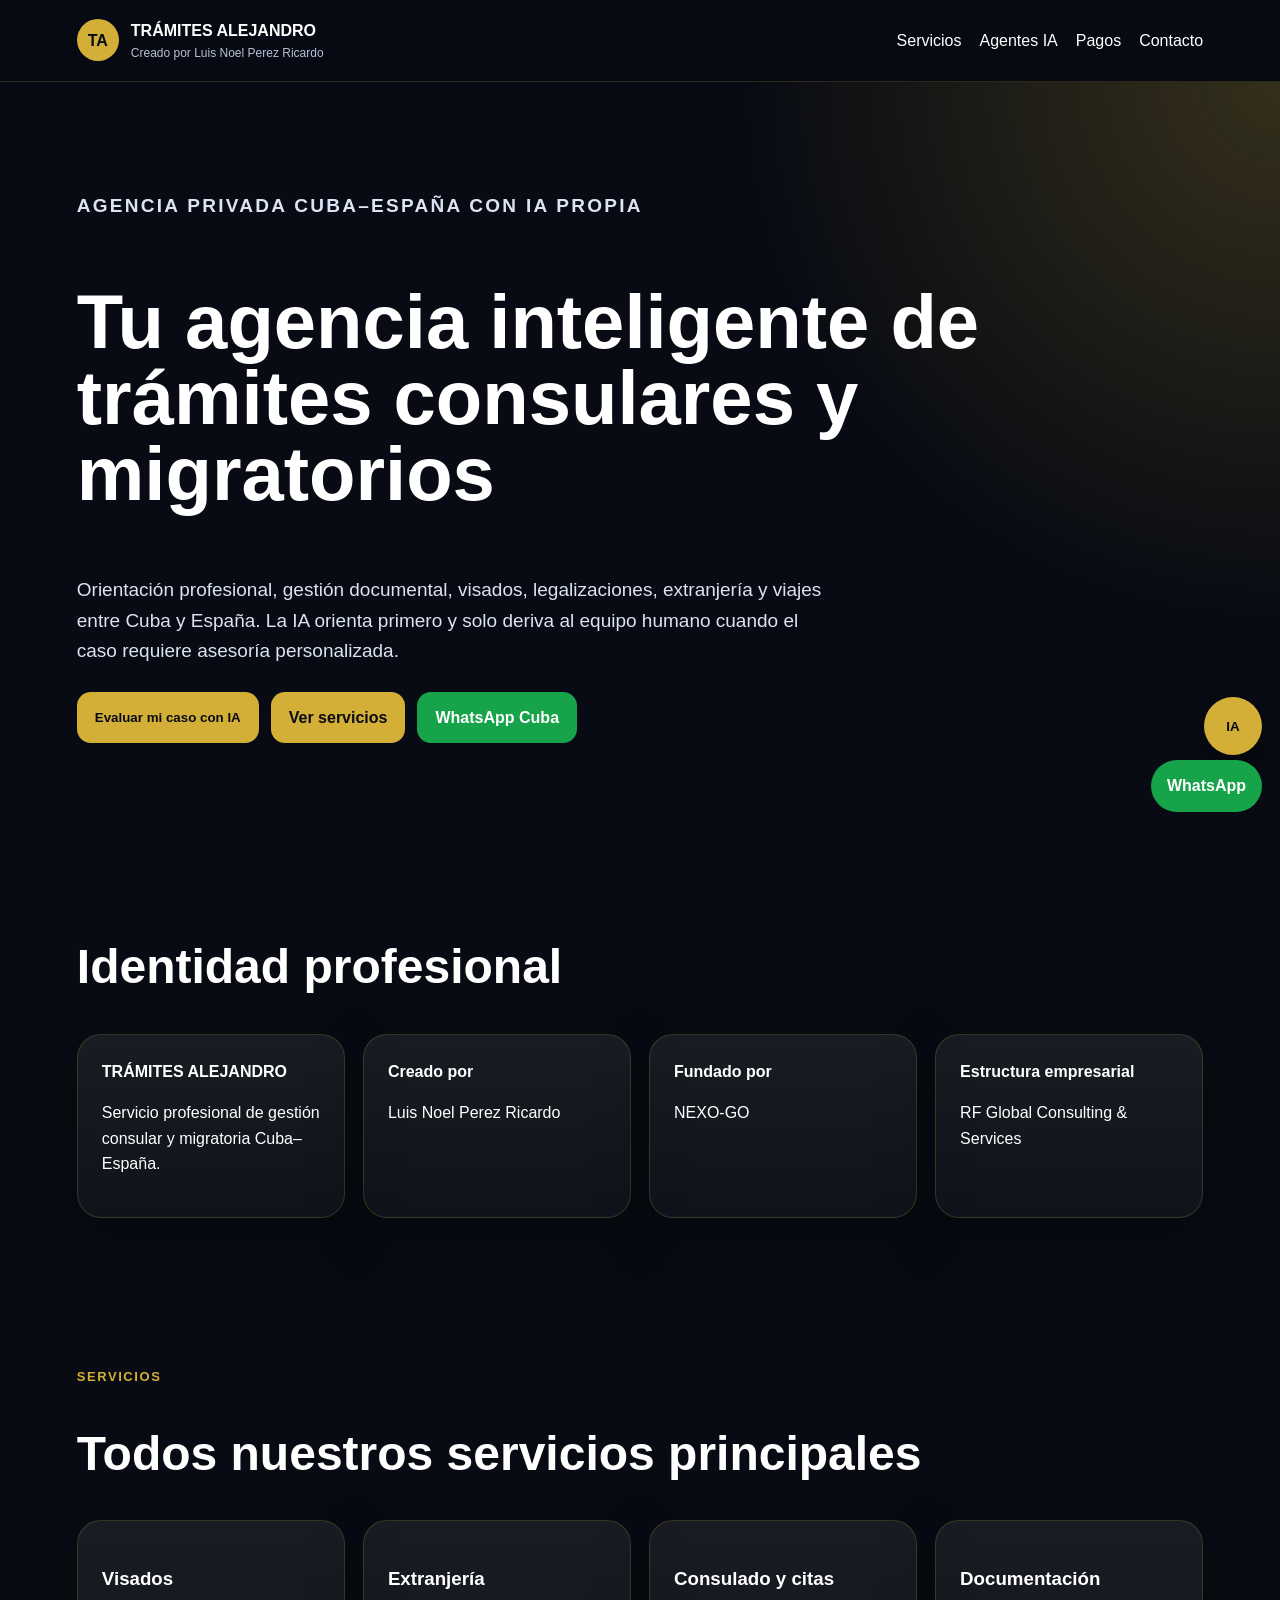
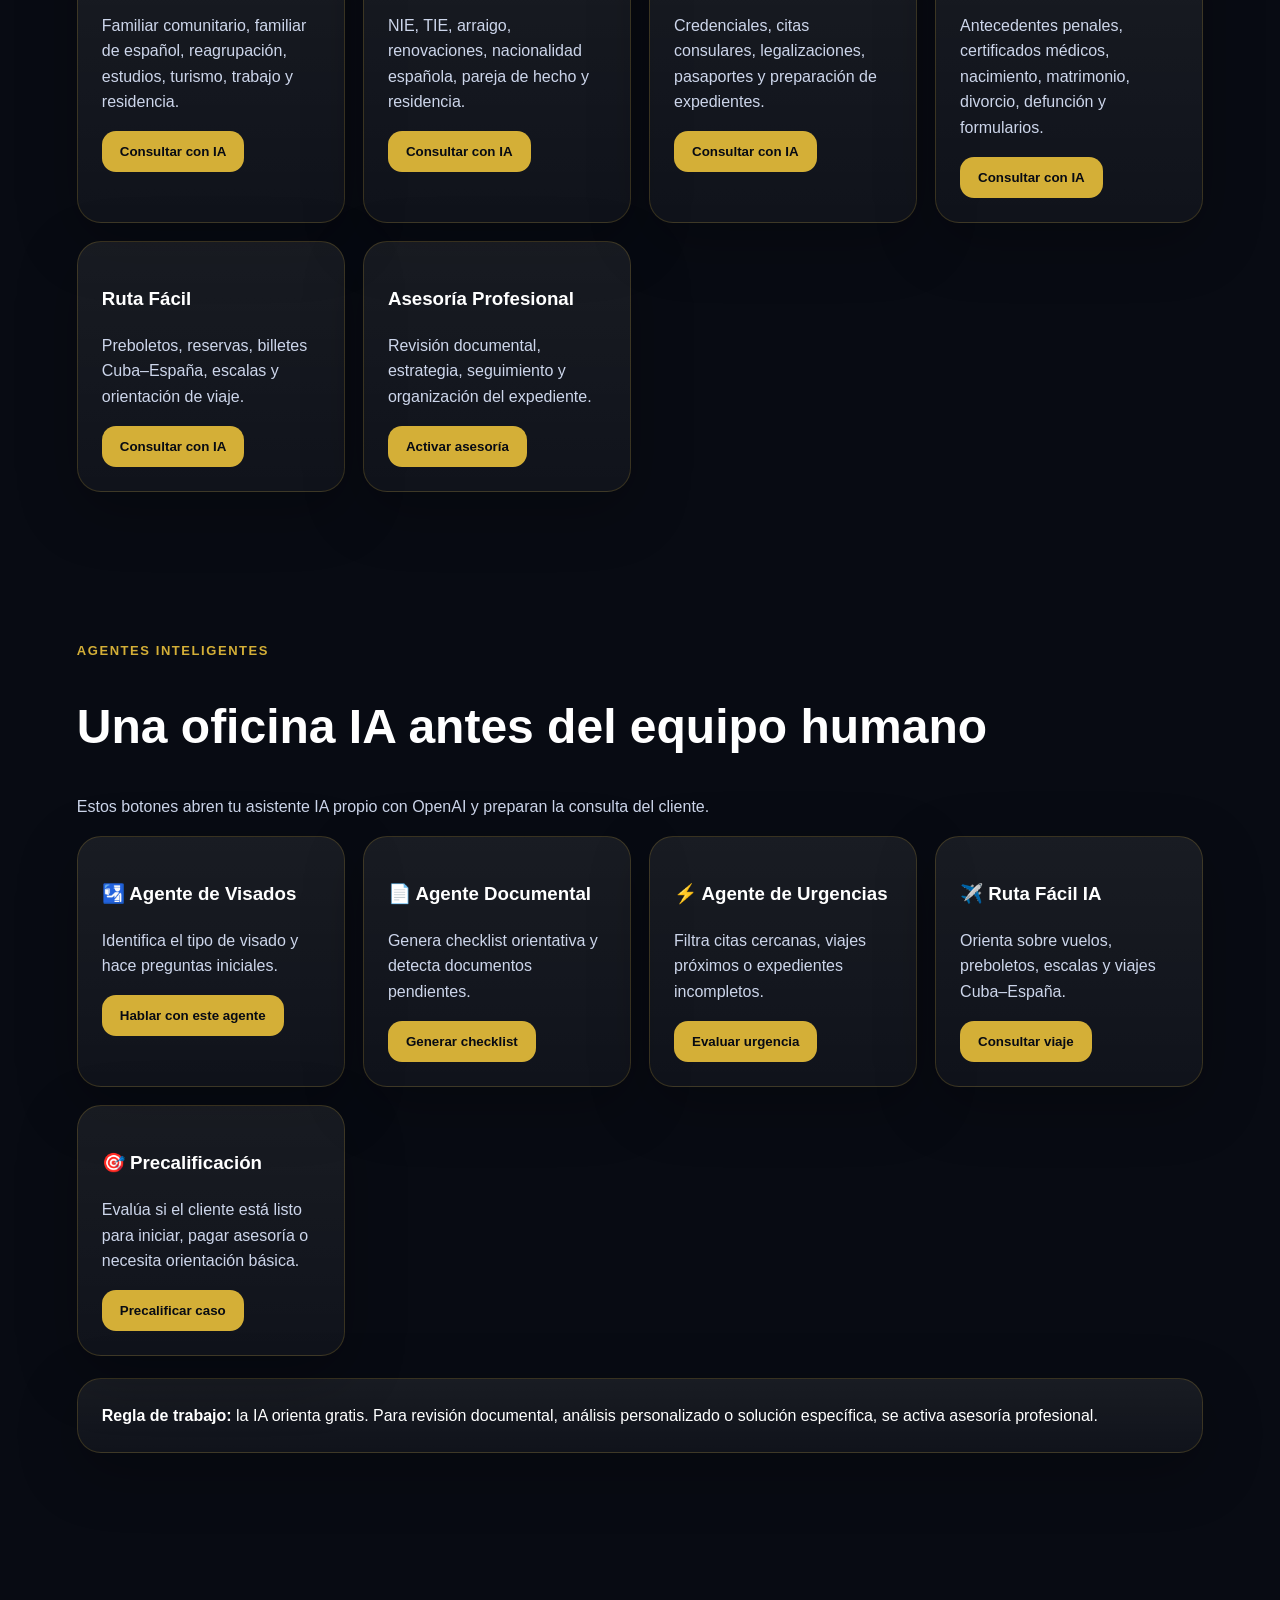
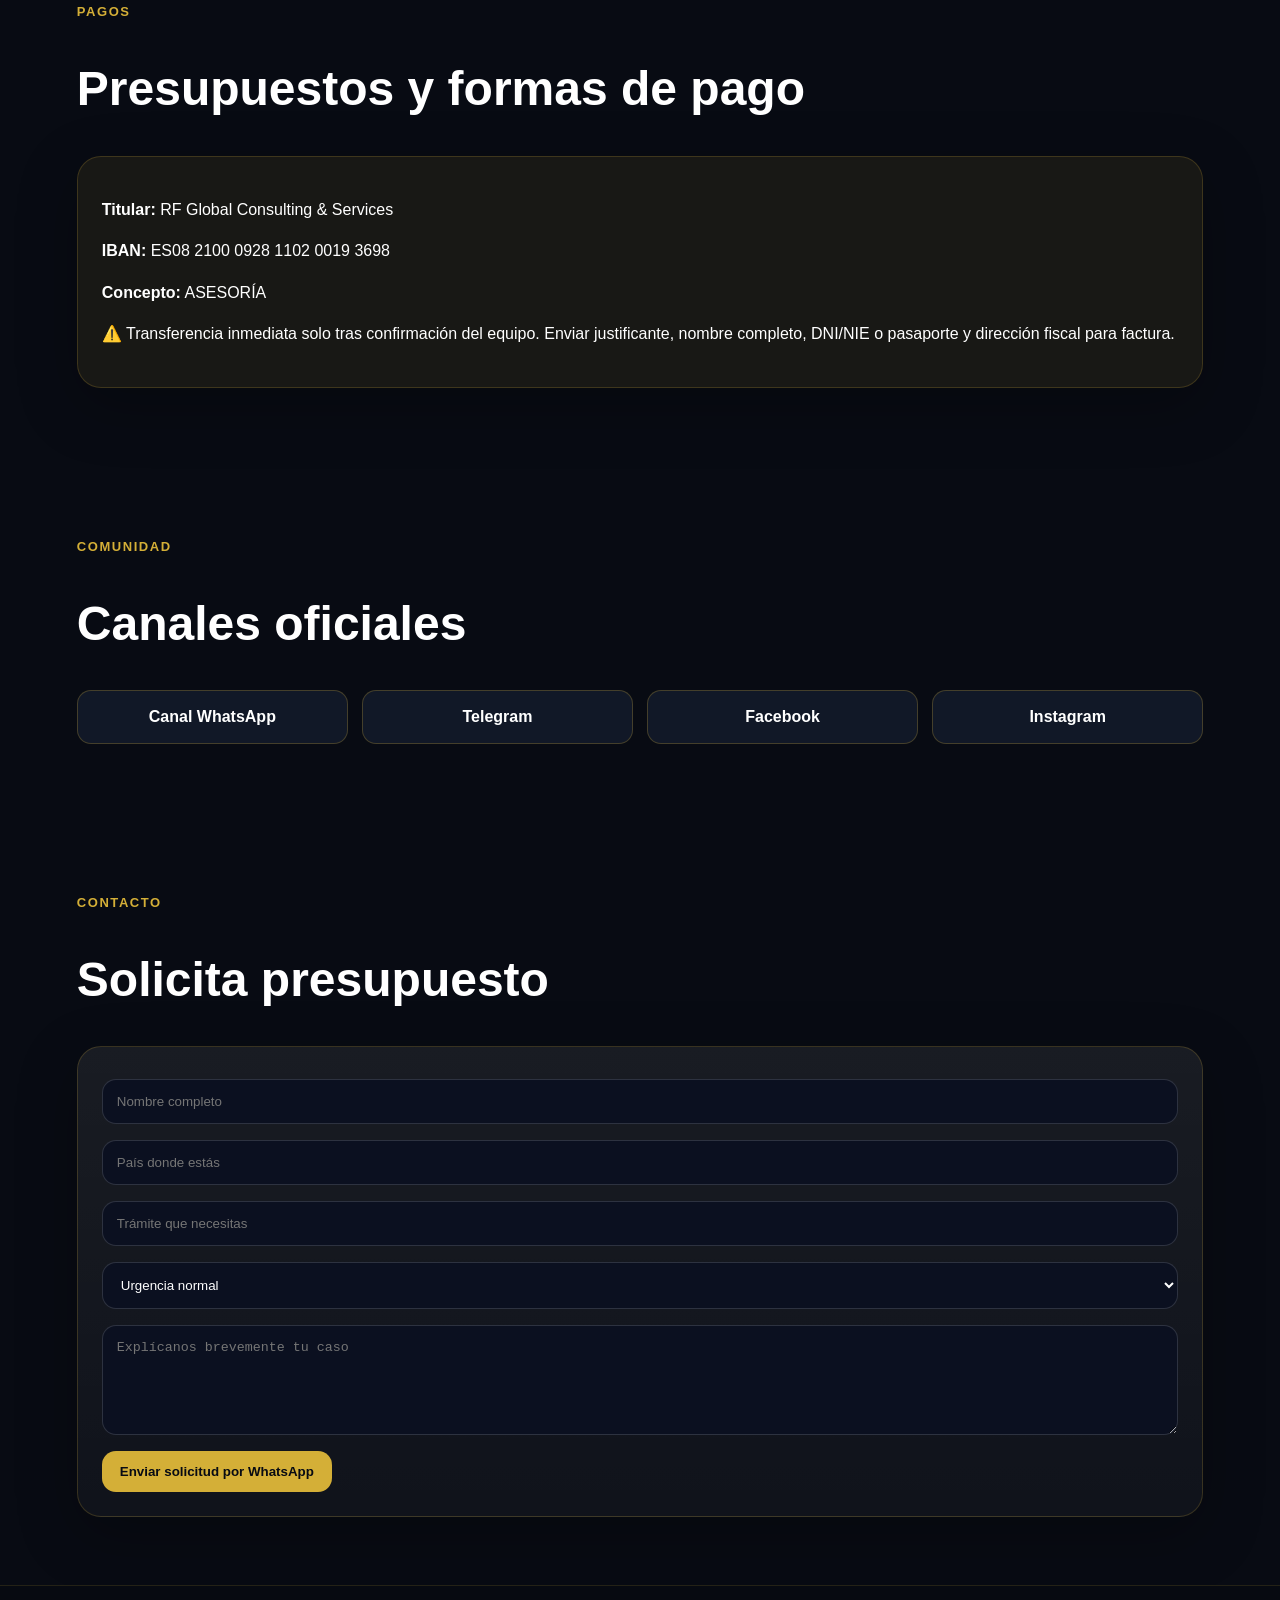
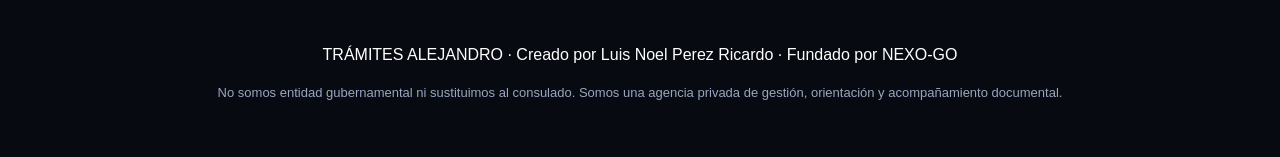
==== index.html @ b2bd7f40 "Add files via upload" ====
<!DOCTYPE html>
<html lang="es">
<head>
<meta charset="UTF-8"><meta name="viewport" content="width=device-width, initial-scale=1.0">
<title>Trámites Alejandro | IA Cuba-España</title>
<link rel="stylesheet" href="styles.css">
</head>
<body>
<header>
  <div class="brand"><div class="mark">TA</div><div><b>TRÁMITES ALEJANDRO</b><span>Creado por Luis Noel Perez Ricardo</span></div></div>
  <nav><a href="#servicios">Servicios</a><a href="#agentes">Agentes IA</a><a href="#pagos">Pagos</a><a href="#contacto">Contacto</a></nav>
</header>

<section class="hero">
  <p class="gold">AGENCIA PRIVADA CUBA–ESPAÑA CON IA PROPIA</p>
  <h1>Tu agencia inteligente de trámites consulares y migratorios</h1>
  <p>Orientación profesional, gestión documental, visados, legalizaciones, extranjería y viajes entre Cuba y España. La IA orienta primero y solo deriva al equipo humano cuando el caso requiere asesoría personalizada.</p>
  <div class="actions">
    <button onclick="openAIChat('Quiero evaluar mi caso migratorio o consular')">Evaluar mi caso con IA</button>
    <a href="#servicios">Ver servicios</a>
    <a class="wa" target="_blank" href="https://wa.me/5355335822?text=Hola,%20vengo%20desde%20la%20web%20de%20Trámites%20Alejandro.">WhatsApp Cuba</a>
  </div>
</section>

<section class="identity">
  <h2>Identidad profesional</h2>
  <div class="grid">
    <div><b>TRÁMITES ALEJANDRO</b><p>Servicio profesional de gestión consular y migratoria Cuba–España.</p></div>
    <div><b>Creado por</b><p>Luis Noel Perez Ricardo</p></div>
    <div><b>Fundado por</b><p>NEXO-GO</p></div>
    <div><b>Estructura empresarial</b><p>RF Global Consulting & Services</p></div>
  </div>
</section>

<section id="servicios">
  <p class="gold">SERVICIOS</p><h2>Todos nuestros servicios principales</h2>
  <div class="grid cards">
    <article><h3>Visados</h3><p>Familiar comunitario, familiar de español, reagrupación, estudios, turismo, trabajo y residencia.</p><button onclick="openAIChat('Quiero información sobre visados para España desde Cuba')">Consultar con IA</button></article>
    <article><h3>Extranjería</h3><p>NIE, TIE, arraigo, renovaciones, nacionalidad española, pareja de hecho y residencia.</p><button onclick="openAIChat('Necesito orientación de extranjería en España')">Consultar con IA</button></article>
    <article><h3>Consulado y citas</h3><p>Credenciales, citas consulares, legalizaciones, pasaportes y preparación de expedientes.</p><button onclick="openAIChat('Necesito ayuda con citas consulares o credenciales')">Consultar con IA</button></article>
    <article><h3>Documentación</h3><p>Antecedentes penales, certificados médicos, nacimiento, matrimonio, divorcio, defunción y formularios.</p><button onclick="openAIChat('Quiero saber qué documentos necesito para mi trámite')">Consultar con IA</button></article>
    <article><h3>Ruta Fácil</h3><p>Preboletos, reservas, billetes Cuba–España, escalas y orientación de viaje.</p><button onclick="openAIChat('Necesito información sobre vuelos o preboletos Cuba España')">Consultar con IA</button></article>
    <article><h3>Asesoría Profesional</h3><p>Revisión documental, estrategia, seguimiento y organización del expediente.</p><button onclick="openAIChat('Quiero activar una asesoría profesional')">Activar asesoría</button></article>
  </div>
</section>

<section id="agentes">
  <p class="gold">AGENTES INTELIGENTES</p><h2>Una oficina IA antes del equipo humano</h2>
  <p class="muted">Estos botones abren tu asistente IA propio con OpenAI y preparan la consulta del cliente.</p>
  <div class="grid cards">
    <article><h3>🛂 Agente de Visados</h3><p>Identifica el tipo de visado y hace preguntas iniciales.</p><button onclick="openAIChat('Visado familiar comunitario o residencia para familiar de español')">Hablar con este agente</button></article>
    <article><h3>📄 Agente Documental</h3><p>Genera checklist orientativa y detecta documentos pendientes.</p><button onclick="openAIChat('Necesito una checklist de documentos para mi trámite')">Generar checklist</button></article>
    <article><h3>⚡ Agente de Urgencias</h3><p>Filtra citas cercanas, viajes próximos o expedientes incompletos.</p><button onclick="openAIChat('Tengo una cita o viaje próximo y necesito revisión urgente')">Evaluar urgencia</button></article>
    <article><h3>✈️ Ruta Fácil IA</h3><p>Orienta sobre vuelos, preboletos, escalas y viajes Cuba–España.</p><button onclick="openAIChat('Necesito orientación sobre vuelo, preboleto o viaje Cuba España')">Consultar viaje</button></article>
    <article><h3>🎯 Precalificación</h3><p>Evalúa si el cliente está listo para iniciar, pagar asesoría o necesita orientación básica.</p><button onclick="openAIChat('Quiero saber si mi caso está listo para iniciar trámite')">Precalificar caso</button></article>
  </div>
  <div class="notice"><b>Regla de trabajo:</b> la IA orienta gratis. Para revisión documental, análisis personalizado o solución específica, se activa asesoría profesional.</div>
</section>

<section id="pagos">
  <p class="gold">PAGOS</p><h2>Presupuestos y formas de pago</h2>
  <div class="payment">
    <p><b>Titular:</b> RF Global Consulting & Services</p>
    <p><b>IBAN:</b> ES08 2100 0928 1102 0019 3698</p>
    <p><b>Concepto:</b> ASESORÍA</p>
    <p>⚠️ Transferencia inmediata solo tras confirmación del equipo. Enviar justificante, nombre completo, DNI/NIE o pasaporte y dirección fiscal para factura.</p>
  </div>
</section>

<section id="comunidad">
  <p class="gold">COMUNIDAD</p><h2>Canales oficiales</h2>
  <div class="links">
    <a target="_blank" href="https://chat.whatsapp.com/C2ZmO1pcfMzL7NfEHk1V7y?mode=gi_t">Canal WhatsApp</a>
    <a target="_blank" href="https://t.me/citasalejandro">Telegram</a>
    <a target="_blank" href="https://facebook.com/groups/1344917506142881/">Facebook</a>
    <a target="_blank" href="https://instagram.com/nexogo.oficial">Instagram</a>
  </div>
</section>

<section id="contacto">
  <p class="gold">CONTACTO</p><h2>Solicita presupuesto</h2>
  <form onsubmit="sendWhatsApp(); return false;">
    <input id="nombre" required placeholder="Nombre completo"><input id="pais" required placeholder="País donde estás"><input id="tramite" required placeholder="Trámite que necesitas">
    <select id="urgencia"><option>Urgencia normal</option><option>Tengo cita próxima</option><option>Viajo pronto</option><option>Necesito revisión urgente</option></select>
    <textarea id="mensaje" placeholder="Explícanos brevemente tu caso"></textarea><button type="submit">Enviar solicitud por WhatsApp</button>
  </form>
</section>

<div id="ai-chat" class="ai-chat">
  <div class="ai-header"><strong>Trámites Alejandro IA</strong><button onclick="toggleAIChat()">×</button></div>
  <div id="ai-messages" class="ai-messages"><div class="bot">Hola 👋 Soy el asistente inteligente de Trámites Alejandro. Puedo orientarte sobre visados, legalizaciones, extranjería, citas y viajes Cuba–España.</div></div>
  <form class="ai-input" onsubmit="sendAIMessage(); return false;"><input id="ai-input" placeholder="Escribe tu consulta..." autocomplete="off"><button type="submit">Enviar</button></form>
</div>
<button class="ai-float" onclick="toggleAIChat()">IA</button>
<a class="floating-wa" target="_blank" href="https://wa.me/5355335822?text=Hola,%20vengo%20desde%20la%20web%20de%20Trámites%20Alejandro.">WhatsApp</a>
<footer><p>TRÁMITES ALEJANDRO · Creado por Luis Noel Perez Ricardo · Fundado por NEXO-GO</p><p class="small">No somos entidad gubernamental ni sustituimos al consulado. Somos una agencia privada de gestión, orientación y acompañamiento documental.</p></footer>
<script src="script.js"></script>
</body></html>
---- styles.css ----
*{box-sizing:border-box}body{margin:0;font-family:Arial,sans-serif;background:#080b13;color:#fff;line-height:1.6}header{position:sticky;top:0;z-index:20;display:flex;justify-content:space-between;align-items:center;padding:18px 6%;background:rgba(8,11,19,.92);border-bottom:1px solid rgba(212,175,55,.18)}.brand{display:flex;gap:12px;align-items:center}.mark{width:42px;height:42px;border-radius:50%;display:grid;place-items:center;background:#d4af37;color:#080b13;font-weight:900}.brand span{display:block;color:#b7c0d8;font-size:12px}nav{display:flex;gap:18px}nav a{text-decoration:none;color:#fff}.hero{padding:90px 6%;background:radial-gradient(circle at top right,rgba(212,175,55,.22),transparent 36%),#080b13}.hero h1{font-size:clamp(42px,7vw,76px);max-width:980px;line-height:1}.hero p{max-width:760px;color:#dbe3f5;font-size:19px}.gold{color:#d4af37;font-weight:800;letter-spacing:.12em;font-size:13px}.actions{display:flex;gap:12px;flex-wrap:wrap;margin-top:25px}button,.actions a,.links a{border:0;border-radius:14px;padding:13px 18px;font-weight:800;cursor:pointer;text-decoration:none;background:#d4af37;color:#080b13}button:hover,.actions a:hover,.links a:hover{transform:translateY(-1px)}.wa{background:#16a34a!important;color:#fff!important}section{padding:68px 6%;max-width:1280px;margin:auto}h2{font-size:clamp(30px,4vw,48px);line-height:1.1}.grid{display:grid;grid-template-columns:repeat(auto-fit,minmax(240px,1fr));gap:18px}.grid>div,.cards article,.payment,.notice,form{background:linear-gradient(180deg,rgba(255,255,255,.07),rgba(255,255,255,.035));border:1px solid rgba(212,175,55,.2);border-radius:24px;padding:24px;box-shadow:0 18px 60px rgba(0,0,0,.25)}.cards p,.muted{color:#cdd6eb}.notice{margin-top:22px}.payment{background:rgba(212,175,55,.08)}.links{display:grid;grid-template-columns:repeat(auto-fit,minmax(180px,1fr));gap:14px}.links a{text-align:center;background:#111827;color:#fff;border:1px solid rgba(212,175,55,.26)}input,select,textarea{width:100%;padding:14px;margin:8px 0;border-radius:14px;border:1px solid rgba(255,255,255,.14);background:#0b1020;color:#fff}textarea{min-height:110px}.floating-wa{position:fixed;right:18px;bottom:88px;background:#16a34a;color:#fff;text-decoration:none;padding:13px 16px;border-radius:999px;font-weight:900;z-index:30}.ai-float{position:fixed;right:18px;bottom:145px;width:58px;height:58px;border-radius:50%;z-index:30;box-shadow:0 10px 35px rgba(0,0,0,.45)}.ai-chat{position:fixed;right:20px;bottom:215px;width:min(410px,calc(100vw - 28px));height:560px;background:#070a11;border:1px solid rgba(212,175,55,.45);border-radius:24px;box-shadow:0 25px 90px rgba(0,0,0,.65);display:none;flex-direction:column;overflow:hidden;z-index:50}.ai-chat.show{display:flex}.ai-header{display:flex;justify-content:space-between;align-items:center;background:#d4af37;color:#080b13;padding:14px 18px}.ai-header button{padding:4px 10px;background:#080b13;color:#fff;border-radius:10px}.ai-messages{flex:1;padding:18px;overflow:auto;display:flex;flex-direction:column;gap:12px}.bot,.user{padding:12px 14px;border-radius:16px;max-width:88%;white-space:pre-wrap}.bot{background:#151a27;color:#fff;align-self:flex-start}.user{background:#d4af37;color:#080b13;align-self:flex-end}.ai-input{display:flex;gap:8px;border-top:1px solid rgba(255,255,255,.08);padding:12px;background:#090d16;box-shadow:none;border-radius:0}.ai-input input{margin:0}.ai-input button{width:auto}.small{font-size:13px;color:#9aa6bf}footer{text-align:center;background:#070a11;padding:40px 6%;border-top:1px solid rgba(212,175,55,.14)}@media(max-width:820px){nav{display:none}.actions{flex-direction:column}.actions a,button{width:100%;text-align:center}.floating-wa{right:12px;bottom:78px}.ai-float{right:12px;bottom:135px;width:54px}.ai-chat{right:10px;bottom:198px;height:560px}}
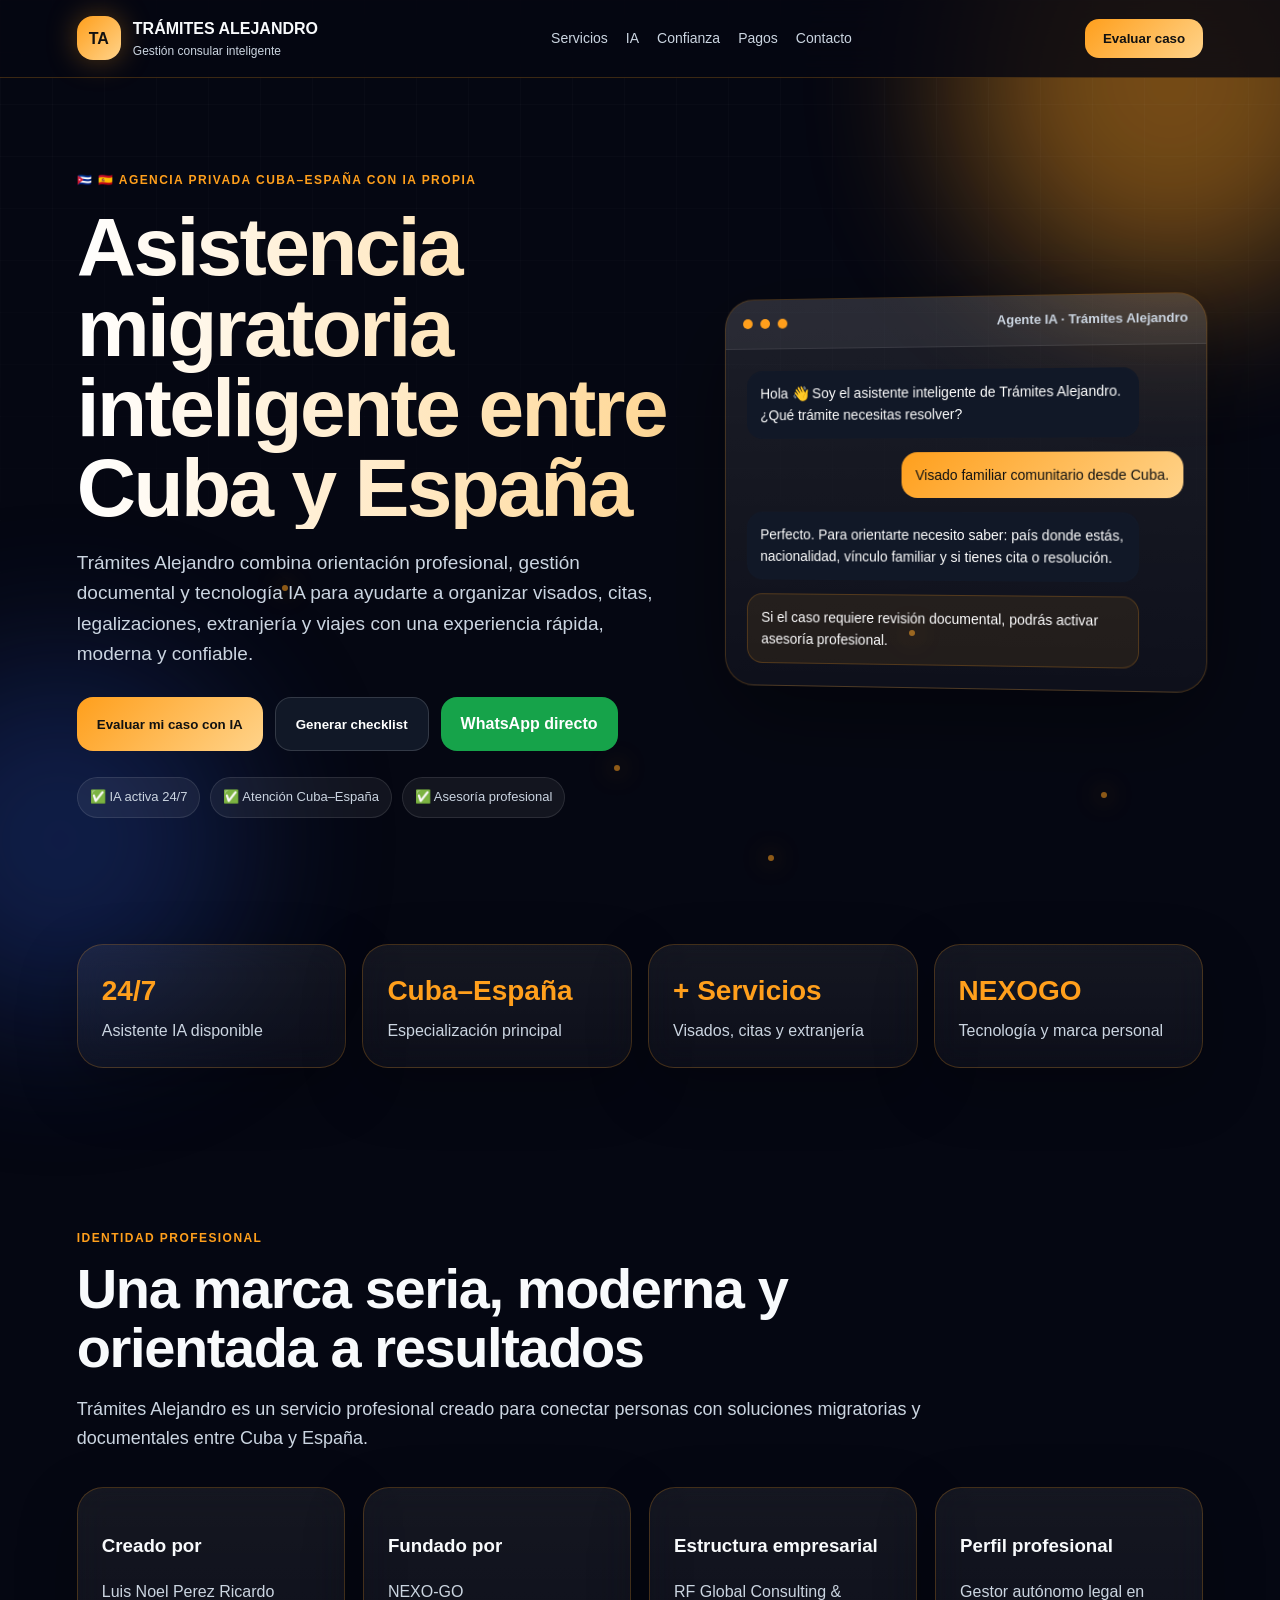
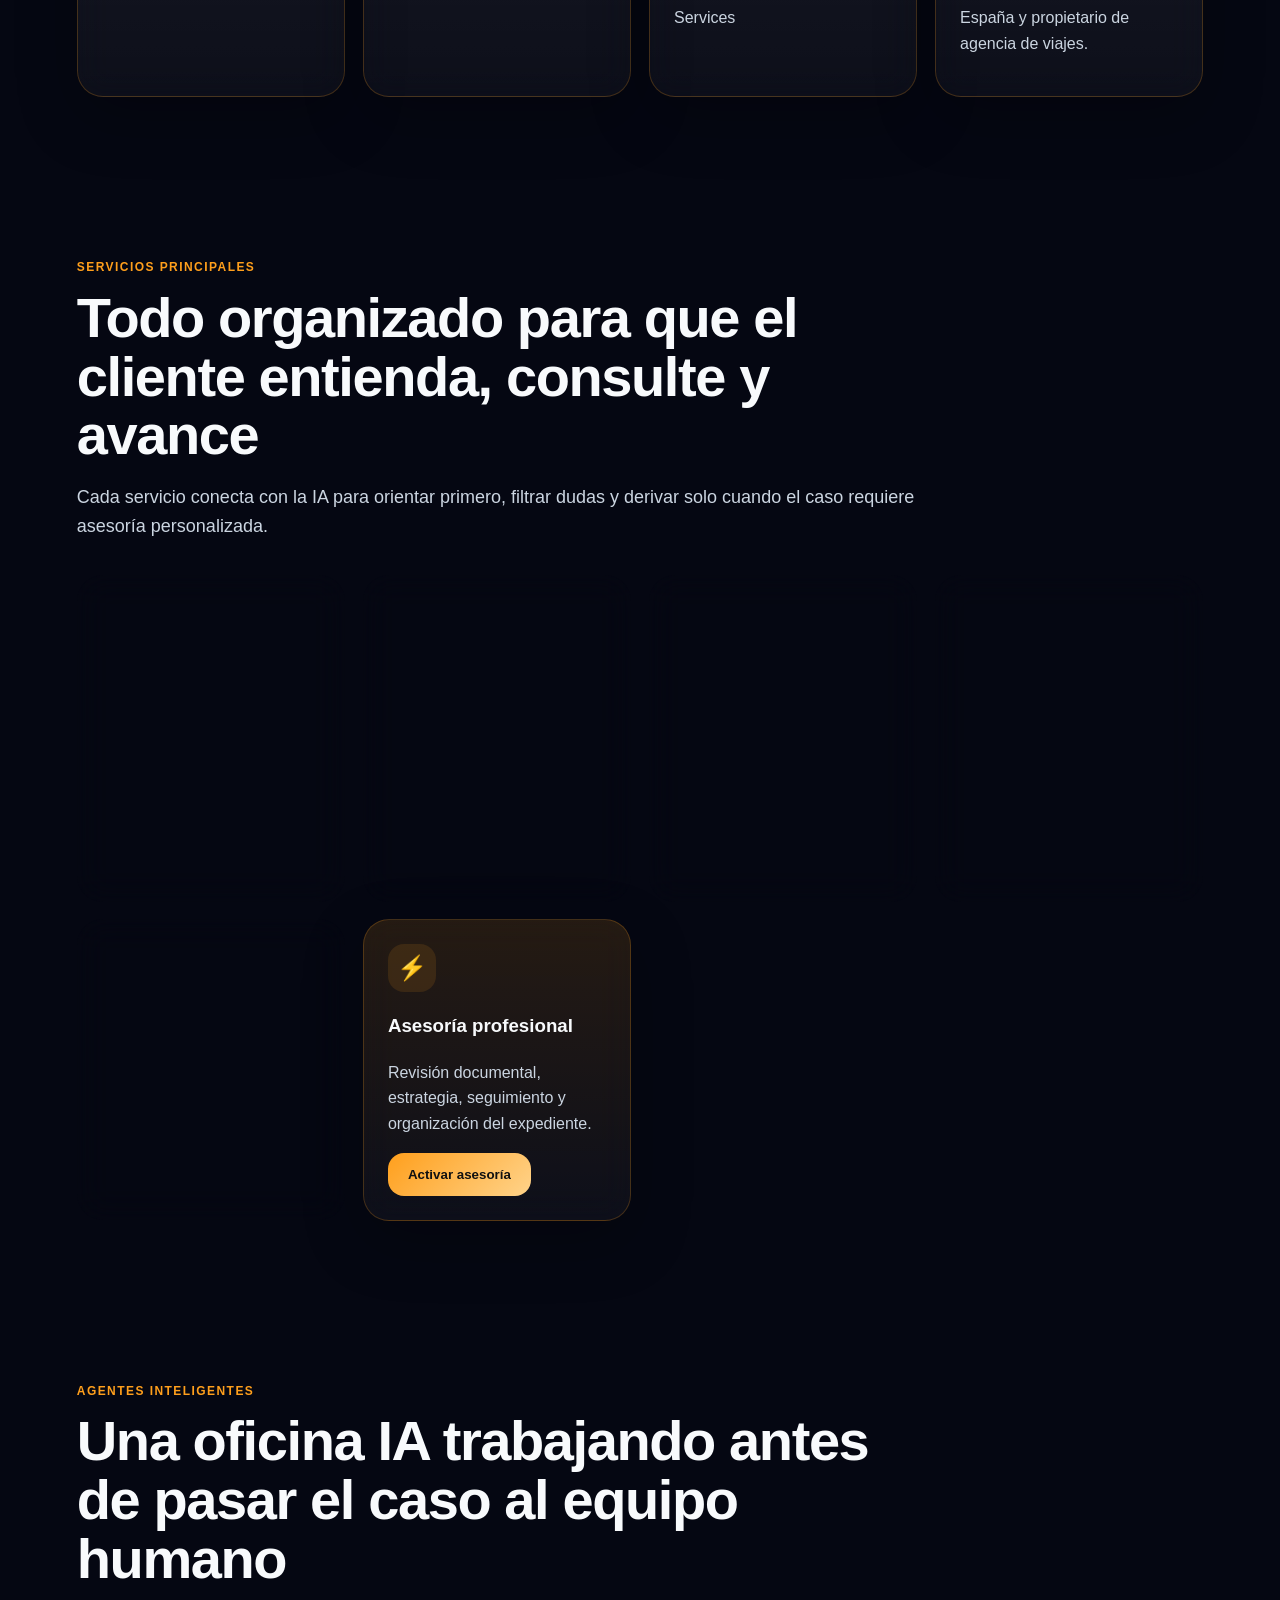
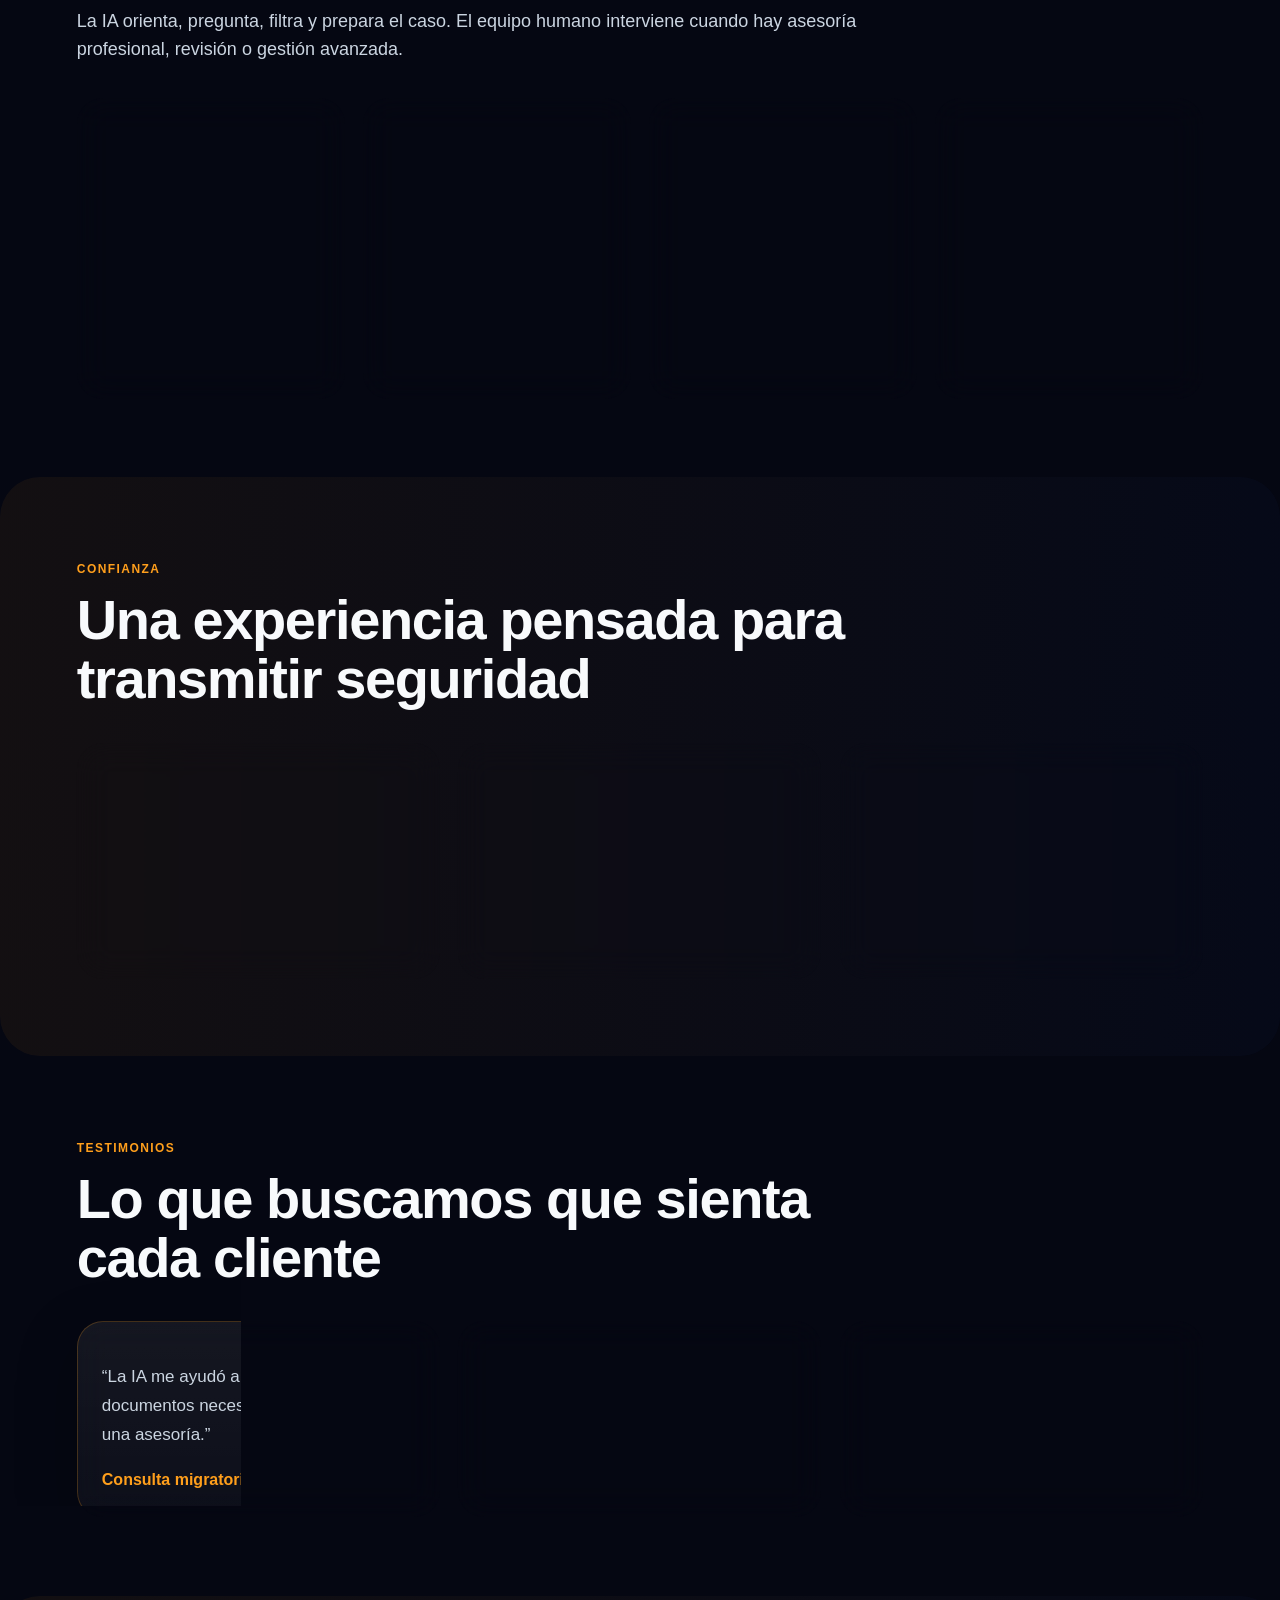
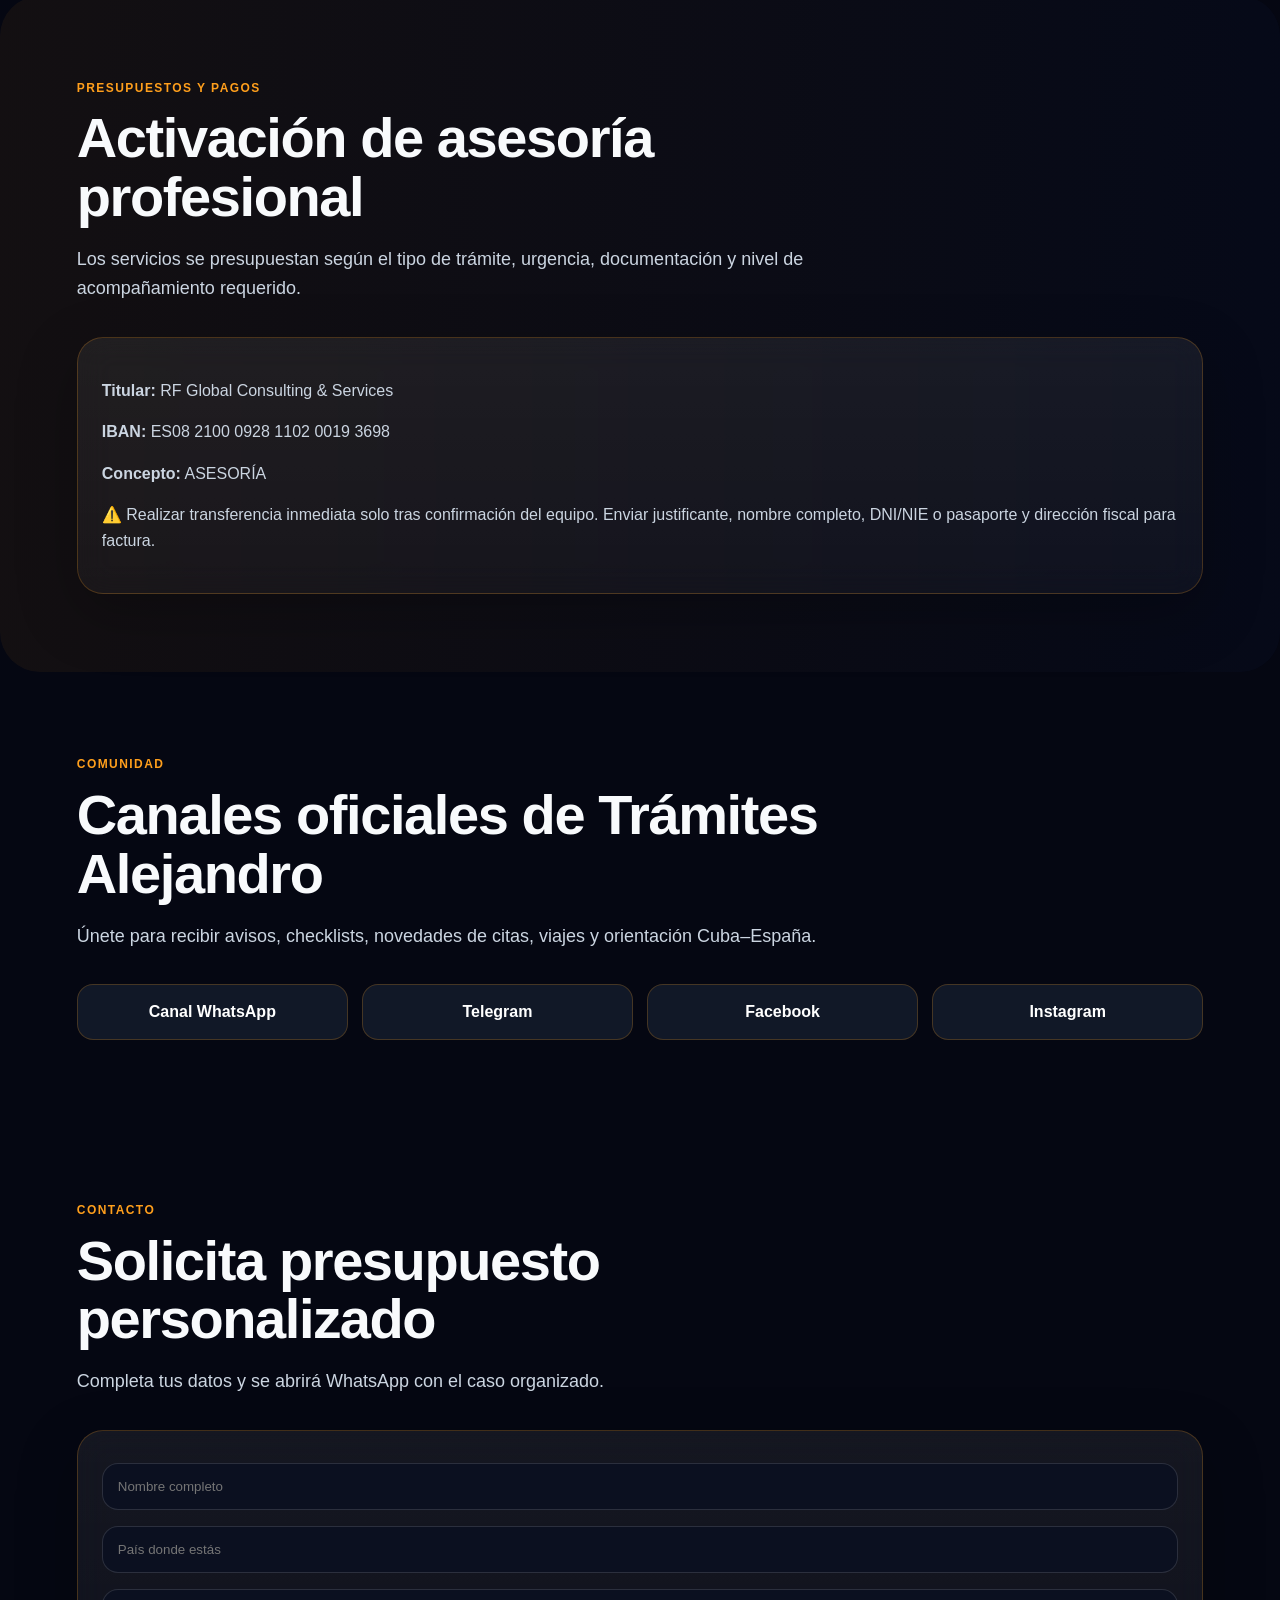
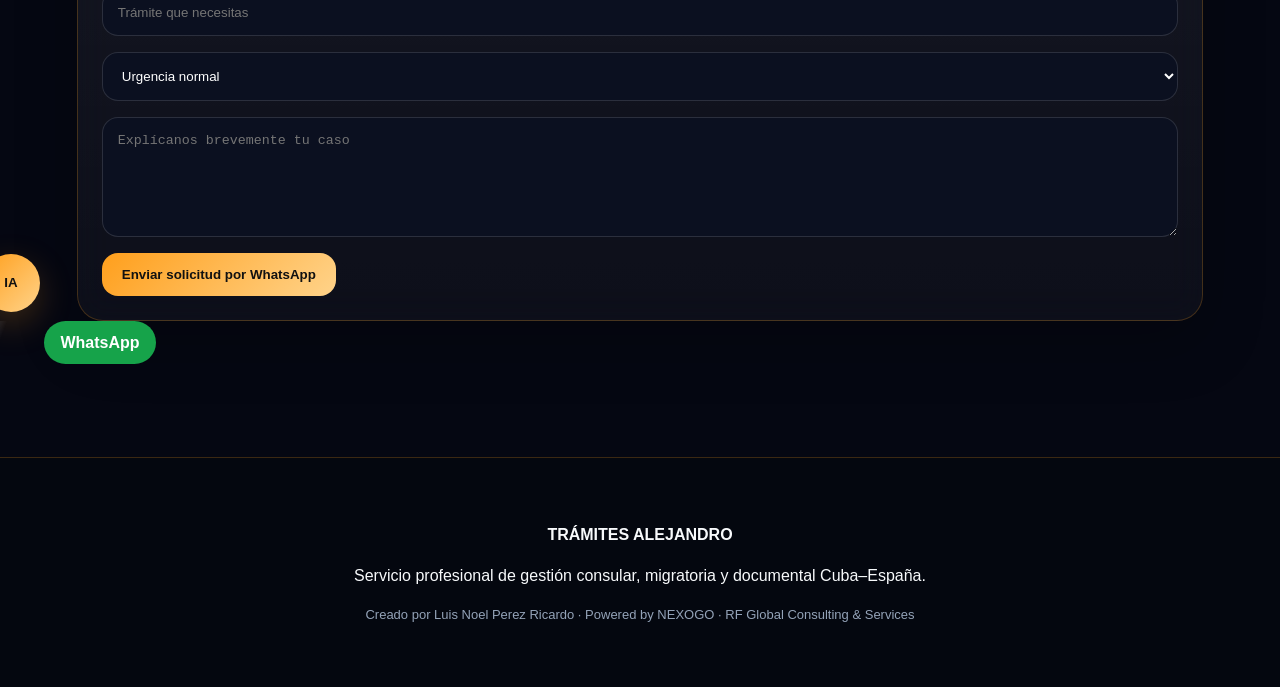
==== commit edc48555: "Add files via upload Actualización IA oficial SEO animaciones" ====
--- a/index.html
+++ b/index.html
@@ -1,98 +1,251 @@
 <!DOCTYPE html>
 <html lang="es">
 <head>
-<meta charset="UTF-8"><meta name="viewport" content="width=device-width, initial-scale=1.0">
-<title>Trámites Alejandro | IA Cuba-España</title>
+<meta charset="UTF-8">
+<meta name="viewport" content="width=device-width, initial-scale=1.0">
+<title>Trámites Alejandro | Agencia Inteligente Cuba–España</title>
+
+<meta name="keywords" content="visado familiar comunitario, visado residencia familiar español, citas consulado España Habana, LMD Cuba, ley memoria democrática, legalización consular, extranjería España, NIE, TIE, nacionalidad española, visado estudios España, reagrupación familiar España, certificado matrimonio España Cuba, pasaporte español Cuba">
+<meta name="author" content="Trámites Alejandro">
+<meta name="robots" content="index, follow">
+<meta property="og:title" content="Trámites Alejandro | Asistencia migratoria inteligente Cuba–España">
+<meta property="og:description" content="IA oficial, asesoría profesional y gestión documental para visados, legalizaciones, extranjería y viajes entre Cuba y España.">
+<meta property="og:type" content="website">
+<meta property="og:site_name" content="Trámites Alejandro">
+<meta property="twitter:card" content="summary_large_image">
+<meta property="twitter:title" content="Trámites Alejandro">
+<meta property="twitter:description" content="Gestión migratoria y documental inteligente Cuba–España">
+<link rel="canonical" href="https://tramitesalejandro-nexogooficial.netlify.app/">
+
+<meta name="description" content="Trámites Alejandro: agencia privada de gestión consular, migratoria y documental Cuba–España con asistencia IA, visados, legalizaciones, extranjería y viajes.">
 <link rel="stylesheet" href="styles.css">
+
+<script type="application/ld+json">
+{
+ "@context":"https://schema.org",
+ "@type":"LegalService",
+ "name":"Trámites Alejandro",
+ "url":"https://tramitesalejandro-nexogooficial.netlify.app/",
+ "description":"Gestión consular, migratoria y documental entre Cuba y España con asistencia IA.",
+ "areaServed":["España","Cuba"],
+ "sameAs":[
+   "https://t.me/citasalejandro",
+   "https://facebook.com/groups/1344917506142881/",
+   "https://instagram.com/nexogo.oficial"
+ ]
+}
+</script>
+
 </head>
 <body>
-<header>
-  <div class="brand"><div class="mark">TA</div><div><b>TRÁMITES ALEJANDRO</b><span>Creado por Luis Noel Perez Ricardo</span></div></div>
-  <nav><a href="#servicios">Servicios</a><a href="#agentes">Agentes IA</a><a href="#pagos">Pagos</a><a href="#contacto">Contacto</a></nav>
+<div class="animated-particles">
+  <span></span><span></span><span></span><span></span><span></span><span></span>
+</div>
+<div class="bg-orb orb-1"></div>
+<div class="bg-orb orb-2"></div>
+<div class="grid-bg"></div>
+
+<header class="nav">
+  <a class="brand" href="#">
+    <div class="brand-mark">TA</div>
+    <div>
+      <strong>TRÁMITES ALEJANDRO</strong>
+      <span>Gestión consular inteligente</span>
+    </div>
+  </a>
+  <nav class="nav-links">
+    <a href="#servicios">Servicios</a>
+    <a href="#agentes">IA</a>
+    <a href="#confianza">Confianza</a>
+    <a href="#pagos">Pagos</a>
+    <a href="#contacto">Contacto</a>
+  </nav>
+  <button class="nav-cta" onclick="openAIChat('Quiero evaluar mi caso migratorio o consular')">Evaluar caso</button>
 </header>
 
-<section class="hero">
-  <p class="gold">AGENCIA PRIVADA CUBA–ESPAÑA CON IA PROPIA</p>
-  <h1>Tu agencia inteligente de trámites consulares y migratorios</h1>
-  <p>Orientación profesional, gestión documental, visados, legalizaciones, extranjería y viajes entre Cuba y España. La IA orienta primero y solo deriva al equipo humano cuando el caso requiere asesoría personalizada.</p>
-  <div class="actions">
-    <button onclick="openAIChat('Quiero evaluar mi caso migratorio o consular')">Evaluar mi caso con IA</button>
-    <a href="#servicios">Ver servicios</a>
-    <a class="wa" target="_blank" href="https://wa.me/5355335822?text=Hola,%20vengo%20desde%20la%20web%20de%20Trámites%20Alejandro.">WhatsApp Cuba</a>
+<main>
+  <section class="hero">
+    <div class="hero-copy">
+      <div class="badge">🇨🇺 🇪🇸 Agencia privada Cuba–España con IA propia</div>
+      <h1>Asistencia migratoria inteligente entre Cuba y España</h1>
+      <p>
+        Trámites Alejandro combina orientación profesional, gestión documental y tecnología IA para ayudarte a organizar
+        visados, citas, legalizaciones, extranjería y viajes con una experiencia rápida, moderna y confiable.
+      </p>
+      <div class="hero-actions">
+        <button class="btn primary" onclick="openAIChat('Quiero evaluar mi caso migratorio o consular')">Evaluar mi caso con IA</button>
+        <button class="btn secondary" onclick="openAIChat('Necesito saber qué documentos necesito para mi trámite')">Generar checklist</button>
+        <a class="btn whatsapp" target="_blank" href="https://wa.me/5355335822?text=Hola,%20vengo%20desde%20la%20web%20de%20Trámites%20Alejandro.%20Quiero%20información.">WhatsApp directo</a>
+      </div>
+      <div class="mini-trust">
+        <span>✅ IA activa 24/7</span>
+        <span>✅ Atención Cuba–España</span>
+        <span>✅ Asesoría profesional</span>
+      </div>
+    </div>
+
+    <div class="hero-panel">
+      <div class="panel-top">
+        <span></span><span></span><span></span>
+        <b>Agente IA · Trámites Alejandro</b>
+      </div>
+      <div class="chat-preview">
+        <div class="msg bot">Hola 👋 Soy el asistente inteligente de Trámites Alejandro. ¿Qué trámite necesitas resolver?</div>
+        <div class="msg user">Visado familiar comunitario desde Cuba.</div>
+        <div class="msg bot">Perfecto. Para orientarte necesito saber: país donde estás, nacionalidad, vínculo familiar y si tienes cita o resolución.</div>
+        <div class="msg bot highlight">Si el caso requiere revisión documental, podrás activar asesoría profesional.</div>
+      </div>
+    </div>
+  </section>
+
+  <section class="metrics">
+    <div><strong>24/7</strong><span>Asistente IA disponible</span></div>
+    <div><strong>Cuba–España</strong><span>Especialización principal</span></div>
+    <div><strong>+ Servicios</strong><span>Visados, citas y extranjería</span></div>
+    <div><strong>NEXOGO</strong><span>Tecnología y marca personal</span></div>
+  </section>
+
+  <section class="identity">
+    <div class="section-head">
+      <span class="eyebrow">Identidad profesional</span>
+      <h2>Una marca seria, moderna y orientada a resultados</h2>
+      <p>Trámites Alejandro es un servicio profesional creado para conectar personas con soluciones migratorias y documentales entre Cuba y España.</p>
+    </div>
+    <div class="identity-grid">
+      <article><h3>Creado por</h3><p>Luis Noel Perez Ricardo</p></article>
+      <article><h3>Fundado por</h3><p>NEXO-GO</p></article>
+      <article><h3>Estructura empresarial</h3><p>RF Global Consulting & Services</p></article>
+      <article><h3>Perfil profesional</h3><p>Gestor autónomo legal en España y propietario de agencia de viajes.</p></article>
+    </div>
+  </section>
+
+  <section id="servicios">
+    <div class="section-head">
+      <span class="eyebrow">Servicios principales</span>
+      <h2>Todo organizado para que el cliente entienda, consulte y avance</h2>
+      <p>Cada servicio conecta con la IA para orientar primero, filtrar dudas y derivar solo cuando el caso requiere asesoría personalizada.</p>
+    </div>
+    <div class="service-grid">
+      <article class="service-card"><div class="icon">🛂</div><h3>Visados</h3><p>Familiar comunitario, familiar de español, reagrupación, estudios, turismo, trabajo y residencia.</p><button onclick="openAIChat('Quiero información sobre visados para España desde Cuba')">Consultar con IA</button></article>
+      <article class="service-card"><div class="icon">🏛️</div><h3>Consulado y citas</h3><p>Credenciales, citas consulares, legalizaciones, pasaportes y preparación de expedientes.</p><button onclick="openAIChat('Necesito ayuda con citas consulares o credenciales')">Consultar con IA</button></article>
+      <article class="service-card"><div class="icon">📄</div><h3>Documentos</h3><p>Antecedentes penales, certificados médicos, nacimiento, matrimonio, divorcio y formularios.</p><button onclick="openAIChat('Quiero saber qué documentos necesito para mi trámite')">Generar checklist</button></article>
+      <article class="service-card"><div class="icon">🇪🇸</div><h3>Extranjería España</h3><p>NIE, TIE, arraigo, renovaciones, nacionalidad española, pareja de hecho y residencia.</p><button onclick="openAIChat('Necesito orientación de extranjería en España')">Consultar con IA</button></article>
+      <article class="service-card"><div class="icon">✈️</div><h3>Ruta Fácil</h3><p>Preboletos, reservas, billetes Cuba–España, escalas y orientación de viaje.</p><button onclick="openAIChat('Necesito información sobre vuelos o preboletos Cuba España')">Consultar viaje</button></article>
+      <article class="service-card featured"><div class="icon">⚡</div><h3>Asesoría profesional</h3><p>Revisión documental, estrategia, seguimiento y organización del expediente.</p><button onclick="openAIChat('Quiero activar una asesoría profesional')">Activar asesoría</button></article>
+    </div>
+  </section>
+
+  <section id="agentes" class="agents-section">
+    <div class="section-head">
+      <span class="eyebrow">Agentes inteligentes</span>
+      <h2>Una oficina IA trabajando antes de pasar el caso al equipo humano</h2>
+      <p>La IA orienta, pregunta, filtra y prepara el caso. El equipo humano interviene cuando hay asesoría profesional, revisión o gestión avanzada.</p>
+    </div>
+    <div class="agent-grid">
+      <article><span>🛂</span><h3>Agente de Visados</h3><p>Identifica el tipo de visado y ordena los datos principales.</p><button onclick="openAIChat('Visado familiar comunitario o residencia para familiar de español')">Hablar con agente</button></article>
+      <article><span>📋</span><h3>Agente Documental</h3><p>Genera checklist orientativa y detecta documentos pendientes.</p><button onclick="openAIChat('Necesito una checklist de documentos para mi trámite')">Generar checklist</button></article>
+      <article><span>🚨</span><h3>Agente de Urgencias</h3><p>Detecta citas cercanas, viajes próximos o expedientes incompletos.</p><button onclick="openAIChat('Tengo una cita o viaje próximo y necesito revisión urgente')">Evaluar urgencia</button></article>
+      <article><span>🎯</span><h3>Precalificación</h3><p>Evalúa si el cliente está listo para iniciar o necesita orientación básica.</p><button onclick="openAIChat('Quiero saber si mi caso está listo para iniciar trámite')">Precalificar</button></article>
+    </div>
+  </section>
+
+  <section id="confianza" class="trust-section">
+    <div class="section-head">
+      <span class="eyebrow">Confianza</span>
+      <h2>Una experiencia pensada para transmitir seguridad</h2>
+    </div>
+    <div class="trust-grid">
+      <article><h3>Transparencia</h3><p>No somos entidad gubernamental ni sustituimos al consulado. Somos una agencia privada de orientación y acompañamiento documental.</p></article>
+      <article><h3>Proceso claro</h3><p>La IA orienta gratis. Para análisis personalizado, revisión documental o estrategia, se activa asesoría profesional.</p></article>
+      <article><h3>Facturación</h3><p>Los pagos se realizan a cuenta empresarial y se solicita información fiscal para emitir factura.</p></article>
+    </div>
+  </section>
+
+  <section class="testimonials">
+    <div class="section-head">
+      <span class="eyebrow">Testimonios</span>
+      <h2>Lo que buscamos que sienta cada cliente</h2>
+    </div>
+    <div class="testimonial-grid">
+      <article><p>“La IA me ayudó a entender qué documentos necesitaba antes de pagar una asesoría.”</p><b>Consulta migratoria</b></article>
+      <article><p>“La atención fue rápida, seria y organizada. Me explicaron los pasos con claridad.”</p><b>Cliente Cuba–España</b></article>
+      <article><p>“La web transmite confianza y se nota que hay una estructura profesional detrás.”</p><b>Servicio documental</b></article>
+    </div>
+  </section>
+
+  <section id="pagos" class="payment-section">
+    <div class="section-head">
+      <span class="eyebrow">Presupuestos y pagos</span>
+      <h2>Activación de asesoría profesional</h2>
+      <p>Los servicios se presupuestan según el tipo de trámite, urgencia, documentación y nivel de acompañamiento requerido.</p>
+    </div>
+    <div class="payment-card">
+      <p><b>Titular:</b> RF Global Consulting & Services</p>
+      <p><b>IBAN:</b> ES08 2100 0928 1102 0019 3698</p>
+      <p><b>Concepto:</b> ASESORÍA</p>
+      <p>⚠️ Realizar transferencia inmediata solo tras confirmación del equipo. Enviar justificante, nombre completo, DNI/NIE o pasaporte y dirección fiscal para factura.</p>
+    </div>
+  </section>
+
+  <section id="comunidad" class="community">
+    <div class="section-head">
+      <span class="eyebrow">Comunidad</span>
+      <h2>Canales oficiales de Trámites Alejandro</h2>
+      <p>Únete para recibir avisos, checklists, novedades de citas, viajes y orientación Cuba–España.</p>
+    </div>
+    <div class="community-links">
+      <a target="_blank" href="https://chat.whatsapp.com/C2ZmO1pcfMzL7NfEHk1V7y?mode=gi_t">Canal WhatsApp</a>
+      <a target="_blank" href="https://t.me/citasalejandro">Telegram</a>
+      <a target="_blank" href="https://facebook.com/groups/1344917506142881/">Facebook</a>
+      <a target="_blank" href="https://instagram.com/nexogo.oficial">Instagram</a>
+    </div>
+  </section>
+
+  <section id="contacto" class="contact-section">
+    <div class="section-head">
+      <span class="eyebrow">Contacto</span>
+      <h2>Solicita presupuesto personalizado</h2>
+      <p>Completa tus datos y se abrirá WhatsApp con el caso organizado.</p>
+    </div>
+    <form onsubmit="sendWhatsApp(); return false;">
+      <input id="nombre" required placeholder="Nombre completo">
+      <input id="pais" required placeholder="País donde estás">
+      <input id="tramite" required placeholder="Trámite que necesitas">
+      <select id="urgencia">
+        <option>Urgencia normal</option>
+        <option>Tengo cita próxima</option>
+        <option>Viajo pronto</option>
+        <option>Necesito revisión urgente</option>
+      </select>
+      <textarea id="mensaje" placeholder="Explícanos brevemente tu caso"></textarea>
+      <button type="submit">Enviar solicitud por WhatsApp</button>
+    </form>
+  </section>
+</main>
+
+<div id="ai-chat" class="ai-chat">
+  <div class="ai-header">
+    <strong>Trámites Alejandro IA</strong>
+    <button onclick="toggleAIChat()">×</button>
   </div>
-</section>
-
-<section class="identity">
-  <h2>Identidad profesional</h2>
-  <div class="grid">
-    <div><b>TRÁMITES ALEJANDRO</b><p>Servicio profesional de gestión consular y migratoria Cuba–España.</p></div>
-    <div><b>Creado por</b><p>Luis Noel Perez Ricardo</p></div>
-    <div><b>Fundado por</b><p>NEXO-GO</p></div>
-    <div><b>Estructura empresarial</b><p>RF Global Consulting & Services</p></div>
+  <div id="ai-messages" class="ai-messages">
+    <div class="bot">Hola 👋 Soy el asistente inteligente de Trámites Alejandro. Puedo orientarte sobre visados, legalizaciones, extranjería, citas y viajes Cuba–España.</div>
   </div>
-</section>
-
-<section id="servicios">
-  <p class="gold">SERVICIOS</p><h2>Todos nuestros servicios principales</h2>
-  <div class="grid cards">
-    <article><h3>Visados</h3><p>Familiar comunitario, familiar de español, reagrupación, estudios, turismo, trabajo y residencia.</p><button onclick="openAIChat('Quiero información sobre visados para España desde Cuba')">Consultar con IA</button></article>
-    <article><h3>Extranjería</h3><p>NIE, TIE, arraigo, renovaciones, nacionalidad española, pareja de hecho y residencia.</p><button onclick="openAIChat('Necesito orientación de extranjería en España')">Consultar con IA</button></article>
-    <article><h3>Consulado y citas</h3><p>Credenciales, citas consulares, legalizaciones, pasaportes y preparación de expedientes.</p><button onclick="openAIChat('Necesito ayuda con citas consulares o credenciales')">Consultar con IA</button></article>
-    <article><h3>Documentación</h3><p>Antecedentes penales, certificados médicos, nacimiento, matrimonio, divorcio, defunción y formularios.</p><button onclick="openAIChat('Quiero saber qué documentos necesito para mi trámite')">Consultar con IA</button></article>
-    <article><h3>Ruta Fácil</h3><p>Preboletos, reservas, billetes Cuba–España, escalas y orientación de viaje.</p><button onclick="openAIChat('Necesito información sobre vuelos o preboletos Cuba España')">Consultar con IA</button></article>
-    <article><h3>Asesoría Profesional</h3><p>Revisión documental, estrategia, seguimiento y organización del expediente.</p><button onclick="openAIChat('Quiero activar una asesoría profesional')">Activar asesoría</button></article>
-  </div>
-</section>
-
-<section id="agentes">
-  <p class="gold">AGENTES INTELIGENTES</p><h2>Una oficina IA antes del equipo humano</h2>
-  <p class="muted">Estos botones abren tu asistente IA propio con OpenAI y preparan la consulta del cliente.</p>
-  <div class="grid cards">
-    <article><h3>🛂 Agente de Visados</h3><p>Identifica el tipo de visado y hace preguntas iniciales.</p><button onclick="openAIChat('Visado familiar comunitario o residencia para familiar de español')">Hablar con este agente</button></article>
-    <article><h3>📄 Agente Documental</h3><p>Genera checklist orientativa y detecta documentos pendientes.</p><button onclick="openAIChat('Necesito una checklist de documentos para mi trámite')">Generar checklist</button></article>
-    <article><h3>⚡ Agente de Urgencias</h3><p>Filtra citas cercanas, viajes próximos o expedientes incompletos.</p><button onclick="openAIChat('Tengo una cita o viaje próximo y necesito revisión urgente')">Evaluar urgencia</button></article>
-    <article><h3>✈️ Ruta Fácil IA</h3><p>Orienta sobre vuelos, preboletos, escalas y viajes Cuba–España.</p><button onclick="openAIChat('Necesito orientación sobre vuelo, preboleto o viaje Cuba España')">Consultar viaje</button></article>
-    <article><h3>🎯 Precalificación</h3><p>Evalúa si el cliente está listo para iniciar, pagar asesoría o necesita orientación básica.</p><button onclick="openAIChat('Quiero saber si mi caso está listo para iniciar trámite')">Precalificar caso</button></article>
-  </div>
-  <div class="notice"><b>Regla de trabajo:</b> la IA orienta gratis. Para revisión documental, análisis personalizado o solución específica, se activa asesoría profesional.</div>
-</section>
-
-<section id="pagos">
-  <p class="gold">PAGOS</p><h2>Presupuestos y formas de pago</h2>
-  <div class="payment">
-    <p><b>Titular:</b> RF Global Consulting & Services</p>
-    <p><b>IBAN:</b> ES08 2100 0928 1102 0019 3698</p>
-    <p><b>Concepto:</b> ASESORÍA</p>
-    <p>⚠️ Transferencia inmediata solo tras confirmación del equipo. Enviar justificante, nombre completo, DNI/NIE o pasaporte y dirección fiscal para factura.</p>
-  </div>
-</section>
-
-<section id="comunidad">
-  <p class="gold">COMUNIDAD</p><h2>Canales oficiales</h2>
-  <div class="links">
-    <a target="_blank" href="https://chat.whatsapp.com/C2ZmO1pcfMzL7NfEHk1V7y?mode=gi_t">Canal WhatsApp</a>
-    <a target="_blank" href="https://t.me/citasalejandro">Telegram</a>
-    <a target="_blank" href="https://facebook.com/groups/1344917506142881/">Facebook</a>
-    <a target="_blank" href="https://instagram.com/nexogo.oficial">Instagram</a>
-  </div>
-</section>
-
-<section id="contacto">
-  <p class="gold">CONTACTO</p><h2>Solicita presupuesto</h2>
-  <form onsubmit="sendWhatsApp(); return false;">
-    <input id="nombre" required placeholder="Nombre completo"><input id="pais" required placeholder="País donde estás"><input id="tramite" required placeholder="Trámite que necesitas">
-    <select id="urgencia"><option>Urgencia normal</option><option>Tengo cita próxima</option><option>Viajo pronto</option><option>Necesito revisión urgente</option></select>
-    <textarea id="mensaje" placeholder="Explícanos brevemente tu caso"></textarea><button type="submit">Enviar solicitud por WhatsApp</button>
+  <form class="ai-input" onsubmit="sendAIMessage(); return false;">
+    <input id="ai-input" placeholder="Escribe tu consulta..." autocomplete="off">
+    <button type="submit">Enviar</button>
   </form>
-</section>
-
-<div id="ai-chat" class="ai-chat">
-  <div class="ai-header"><strong>Trámites Alejandro IA</strong><button onclick="toggleAIChat()">×</button></div>
-  <div id="ai-messages" class="ai-messages"><div class="bot">Hola 👋 Soy el asistente inteligente de Trámites Alejandro. Puedo orientarte sobre visados, legalizaciones, extranjería, citas y viajes Cuba–España.</div></div>
-  <form class="ai-input" onsubmit="sendAIMessage(); return false;"><input id="ai-input" placeholder="Escribe tu consulta..." autocomplete="off"><button type="submit">Enviar</button></form>
 </div>
+
 <button class="ai-float" onclick="toggleAIChat()">IA</button>
 <a class="floating-wa" target="_blank" href="https://wa.me/5355335822?text=Hola,%20vengo%20desde%20la%20web%20de%20Trámites%20Alejandro.">WhatsApp</a>
-<footer><p>TRÁMITES ALEJANDRO · Creado por Luis Noel Perez Ricardo · Fundado por NEXO-GO</p><p class="small">No somos entidad gubernamental ni sustituimos al consulado. Somos una agencia privada de gestión, orientación y acompañamiento documental.</p></footer>
+
+<footer>
+  <p><strong>TRÁMITES ALEJANDRO</strong></p>
+  <p>Servicio profesional de gestión consular, migratoria y documental Cuba–España.</p>
+  <p class="small">Creado por Luis Noel Perez Ricardo · Powered by NEXOGO · RF Global Consulting & Services</p>
+</footer>
+
 <script src="script.js"></script>
-</body></html>+</body>
+</html>
--- a/styles.css
+++ b/styles.css
@@ -1 +1,622 @@
-*{box-sizing:border-box}body{margin:0;font-family:Arial,sans-serif;background:#080b13;color:#fff;line-height:1.6}header{position:sticky;top:0;z-index:20;display:flex;justify-content:space-between;align-items:center;padding:18px 6%;background:rgba(8,11,19,.92);border-bottom:1px solid rgba(212,175,55,.18)}.brand{display:flex;gap:12px;align-items:center}.mark{width:42px;height:42px;border-radius:50%;display:grid;place-items:center;background:#d4af37;color:#080b13;font-weight:900}.brand span{display:block;color:#b7c0d8;font-size:12px}nav{display:flex;gap:18px}nav a{text-decoration:none;color:#fff}.hero{padding:90px 6%;background:radial-gradient(circle at top right,rgba(212,175,55,.22),transparent 36%),#080b13}.hero h1{font-size:clamp(42px,7vw,76px);max-width:980px;line-height:1}.hero p{max-width:760px;color:#dbe3f5;font-size:19px}.gold{color:#d4af37;font-weight:800;letter-spacing:.12em;font-size:13px}.actions{display:flex;gap:12px;flex-wrap:wrap;margin-top:25px}button,.actions a,.links a{border:0;border-radius:14px;padding:13px 18px;font-weight:800;cursor:pointer;text-decoration:none;background:#d4af37;color:#080b13}button:hover,.actions a:hover,.links a:hover{transform:translateY(-1px)}.wa{background:#16a34a!important;color:#fff!important}section{padding:68px 6%;max-width:1280px;margin:auto}h2{font-size:clamp(30px,4vw,48px);line-height:1.1}.grid{display:grid;grid-template-columns:repeat(auto-fit,minmax(240px,1fr));gap:18px}.grid>div,.cards article,.payment,.notice,form{background:linear-gradient(180deg,rgba(255,255,255,.07),rgba(255,255,255,.035));border:1px solid rgba(212,175,55,.2);border-radius:24px;padding:24px;box-shadow:0 18px 60px rgba(0,0,0,.25)}.cards p,.muted{color:#cdd6eb}.notice{margin-top:22px}.payment{background:rgba(212,175,55,.08)}.links{display:grid;grid-template-columns:repeat(auto-fit,minmax(180px,1fr));gap:14px}.links a{text-align:center;background:#111827;color:#fff;border:1px solid rgba(212,175,55,.26)}input,select,textarea{width:100%;padding:14px;margin:8px 0;border-radius:14px;border:1px solid rgba(255,255,255,.14);background:#0b1020;color:#fff}textarea{min-height:110px}.floating-wa{position:fixed;right:18px;bottom:88px;background:#16a34a;color:#fff;text-decoration:none;padding:13px 16px;border-radius:999px;font-weight:900;z-index:30}.ai-float{position:fixed;right:18px;bottom:145px;width:58px;height:58px;border-radius:50%;z-index:30;box-shadow:0 10px 35px rgba(0,0,0,.45)}.ai-chat{position:fixed;right:20px;bottom:215px;width:min(410px,calc(100vw - 28px));height:560px;background:#070a11;border:1px solid rgba(212,175,55,.45);border-radius:24px;box-shadow:0 25px 90px rgba(0,0,0,.65);display:none;flex-direction:column;overflow:hidden;z-index:50}.ai-chat.show{display:flex}.ai-header{display:flex;justify-content:space-between;align-items:center;background:#d4af37;color:#080b13;padding:14px 18px}.ai-header button{padding:4px 10px;background:#080b13;color:#fff;border-radius:10px}.ai-messages{flex:1;padding:18px;overflow:auto;display:flex;flex-direction:column;gap:12px}.bot,.user{padding:12px 14px;border-radius:16px;max-width:88%;white-space:pre-wrap}.bot{background:#151a27;color:#fff;align-self:flex-start}.user{background:#d4af37;color:#080b13;align-self:flex-end}.ai-input{display:flex;gap:8px;border-top:1px solid rgba(255,255,255,.08);padding:12px;background:#090d16;box-shadow:none;border-radius:0}.ai-input input{margin:0}.ai-input button{width:auto}.small{font-size:13px;color:#9aa6bf}footer{text-align:center;background:#070a11;padding:40px 6%;border-top:1px solid rgba(212,175,55,.14)}@media(max-width:820px){nav{display:none}.actions{flex-direction:column}.actions a,button{width:100%;text-align:center}.floating-wa{right:12px;bottom:78px}.ai-float{right:12px;bottom:135px;width:54px}.ai-chat{right:10px;bottom:198px;height:560px}}+
+:root{
+  --bg:#050712;
+  --bg2:#090d19;
+  --card:rgba(255,255,255,.065);
+  --card2:rgba(255,255,255,.035);
+  --border:rgba(255,159,28,.22);
+  --gold:#ff9f1c;
+  --gold2:#d98200;
+  --white:#f8fafc;
+  --muted:#cbd5e1;
+  --green:#16a34a;
+}
+
+*{box-sizing:border-box}
+html{scroll-behavior:smooth}
+body{
+  margin:0;
+  font-family:Inter,Arial,sans-serif;
+  background:var(--bg);
+  color:var(--white);
+  line-height:1.6;
+  overflow-x:hidden;
+}
+
+.bg-orb{
+  position:fixed;
+  border-radius:999px;
+  filter:blur(80px);
+  opacity:.45;
+  z-index:-3;
+}
+.orb-1{width:420px;height:420px;background:#ff9f1c;top:-130px;right:-100px}
+.orb-2{width:360px;height:360px;background:#1e3a8a;bottom:-120px;left:-120px}
+.grid-bg{
+  position:fixed;
+  inset:0;
+  background-image:linear-gradient(rgba(255,255,255,.035) 1px, transparent 1px),linear-gradient(90deg,rgba(255,255,255,.035) 1px, transparent 1px);
+  background-size:52px 52px;
+  mask-image:linear-gradient(to bottom,rgba(0,0,0,.65),transparent 75%);
+  z-index:-2;
+}
+
+.nav{
+  position:sticky;
+  top:0;
+  z-index:50;
+  display:flex;
+  justify-content:space-between;
+  align-items:center;
+  padding:16px 6%;
+  background:rgba(5,7,18,.82);
+  backdrop-filter:blur(18px);
+  border-bottom:1px solid var(--border);
+}
+.brand{display:flex;align-items:center;gap:12px;text-decoration:none;color:var(--white)}
+.brand-mark{
+  width:44px;height:44px;border-radius:16px;
+  display:grid;place-items:center;
+  background:linear-gradient(135deg,var(--gold),#ffd38a);
+  color:#111;
+  font-weight:900;
+  box-shadow:0 0 30px rgba(255,159,28,.34);
+}
+.brand span{display:block;color:var(--muted);font-size:12px}
+.nav-links{display:flex;gap:18px}
+.nav-links a{color:var(--muted);text-decoration:none;font-size:14px}
+.nav-links a:hover{color:var(--gold)}
+.nav-cta{
+  border:0;border-radius:14px;padding:12px 18px;
+  background:linear-gradient(135deg,var(--gold),#ffd38a);
+  color:#111;font-weight:900;cursor:pointer;
+}
+
+.hero{
+  min-height:92vh;
+  display:grid;
+  grid-template-columns:1.1fr .9fr;
+  gap:50px;
+  align-items:center;
+  padding:80px 6%;
+}
+.badge,.eyebrow{
+  display:inline-flex;
+  color:var(--gold);
+  letter-spacing:.12em;
+  font-size:12px;
+  font-weight:900;
+  text-transform:uppercase;
+}
+.hero h1{
+  font-size:clamp(42px,7vw,82px);
+  line-height:.98;
+  letter-spacing:-2.6px;
+  margin:16px 0;
+}
+.hero p{
+  color:var(--muted);
+  max-width:760px;
+  font-size:19px;
+}
+.hero-actions{
+  display:flex;flex-wrap:wrap;gap:12px;margin-top:28px;
+}
+.btn,button,.community-links a{
+  border:0;
+  border-radius:16px;
+  padding:14px 20px;
+  font-weight:900;
+  cursor:pointer;
+  text-decoration:none;
+  transition:.25s ease;
+}
+.btn:hover,button:hover,.community-links a:hover{
+  transform:translateY(-3px);
+  box-shadow:0 16px 38px rgba(255,159,28,.16);
+}
+.primary,.service-card button,.agent-grid button,form button{
+  background:linear-gradient(135deg,var(--gold),#ffd38a);
+  color:#111;
+}
+.secondary{
+  background:#111827;
+  color:white;
+  border:1px solid rgba(255,255,255,.14);
+}
+.whatsapp,.floating-wa{
+  background:var(--green);
+  color:white;
+}
+.mini-trust{display:flex;flex-wrap:wrap;gap:10px;margin-top:26px}
+.mini-trust span{
+  background:rgba(255,255,255,.06);
+  border:1px solid rgba(255,255,255,.1);
+  border-radius:999px;
+  padding:9px 12px;
+  color:var(--muted);
+  font-size:13px;
+}
+
+.hero-panel{
+  background:linear-gradient(180deg,rgba(255,255,255,.09),rgba(255,255,255,.035));
+  border:1px solid var(--border);
+  border-radius:30px;
+  overflow:hidden;
+  box-shadow:0 30px 90px rgba(0,0,0,.45);
+  transform:perspective(1000px) rotateY(-5deg);
+}
+.panel-top{
+  display:flex;align-items:center;gap:8px;
+  padding:14px 18px;
+  background:rgba(255,255,255,.06);
+  border-bottom:1px solid rgba(255,255,255,.08);
+}
+.panel-top span{width:10px;height:10px;border-radius:50%;background:var(--gold)}
+.panel-top b{margin-left:auto;font-size:13px;color:var(--muted)}
+.chat-preview{padding:22px;display:flex;flex-direction:column;gap:14px}
+.msg{
+  padding:14px 16px;
+  border-radius:18px;
+  max-width:90%;
+  font-size:14px;
+}
+.msg.bot{background:#111827;color:white}
+.msg.user{background:linear-gradient(135deg,var(--gold),#ffd38a);color:#111;align-self:flex-end}
+.msg.highlight{border:1px solid var(--border);background:rgba(255,159,28,.08)}
+
+section{
+  max-width:1280px;
+  margin:auto;
+  padding:78px 6%;
+}
+.section-head{max-width:850px;margin-bottom:34px}
+.section-head h2{
+  font-size:clamp(32px,4.8vw,56px);
+  line-height:1.05;
+  letter-spacing:-1.4px;
+  margin:10px 0;
+}
+.section-head p{color:var(--muted);font-size:18px}
+
+.metrics{
+  display:grid;
+  grid-template-columns:repeat(auto-fit,minmax(210px,1fr));
+  gap:16px;
+  margin-top:-40px;
+  position:relative;
+  z-index:5;
+}
+.metrics div,.identity-grid article,.service-card,.agent-grid article,.trust-grid article,.testimonial-grid article,.payment-card,form{
+  background:linear-gradient(180deg,var(--card),var(--card2));
+  border:1px solid var(--border);
+  border-radius:26px;
+  padding:24px;
+  box-shadow:0 20px 60px rgba(0,0,0,.25);
+  backdrop-filter:blur(16px);
+}
+.metrics strong{
+  display:block;color:var(--gold);font-size:28px;margin-bottom:4px
+}
+.metrics span,.identity-grid p,.service-card p,.agent-grid p,.trust-grid p,.testimonial-grid p,.payment-card p{color:var(--muted)}
+
+.identity-grid,.service-grid,.agent-grid,.trust-grid,.testimonial-grid{
+  display:grid;
+  grid-template-columns:repeat(auto-fit,minmax(240px,1fr));
+  gap:18px;
+}
+.service-card,.agent-grid article{
+  transition:.28s ease;
+}
+.service-card:hover,.agent-grid article:hover,.testimonial-grid article:hover{
+  transform:translateY(-7px);
+  border-color:rgba(255,159,28,.55);
+}
+.service-card .icon{
+  width:48px;height:48px;border-radius:16px;
+  display:grid;place-items:center;
+  background:rgba(255,159,28,.12);
+  font-size:24px;
+  margin-bottom:12px;
+}
+.service-card.featured{
+  background:linear-gradient(180deg,rgba(255,159,28,.13),rgba(255,255,255,.035));
+}
+.agent-grid span{
+  font-size:30px;
+}
+.trust-section,.payment-section{
+  background:linear-gradient(90deg,rgba(255,159,28,.06),rgba(30,58,138,.06));
+  border-radius:40px;
+}
+.testimonial-grid article p{
+  font-size:17px;
+  line-height:1.7;
+}
+.testimonial-grid b{color:var(--gold)}
+.community-links{
+  display:grid;
+  grid-template-columns:repeat(auto-fit,minmax(180px,1fr));
+  gap:14px;
+}
+.community-links a{
+  background:#111827;
+  border:1px solid var(--border);
+  color:white;
+  text-align:center;
+}
+input,select,textarea{
+  width:100%;
+  padding:15px;
+  margin:8px 0;
+  border-radius:16px;
+  border:1px solid rgba(255,255,255,.13);
+  background:#0b1020;
+  color:white;
+}
+textarea{min-height:120px}
+
+.ai-float{
+  position:fixed;
+  right:18px;
+  bottom:145px;
+  width:58px;
+  height:58px;
+  border-radius:50%;
+  z-index:80;
+  background:linear-gradient(135deg,var(--gold),#ffd38a);
+  color:#111;
+  box-shadow:0 12px 35px rgba(255,159,28,.22);
+}
+.floating-wa{
+  position:fixed;
+  right:18px;
+  bottom:84px;
+  text-decoration:none;
+  padding:13px 16px;
+  border-radius:999px;
+  font-weight:900;
+  z-index:80;
+}
+.ai-chat{
+  position:fixed;
+  right:20px;
+  bottom:215px;
+  width:min(420px,calc(100vw - 28px));
+  height:570px;
+  background:rgba(7,10,17,.96);
+  border:1px solid rgba(255,159,28,.42);
+  border-radius:28px;
+  box-shadow:0 25px 90px rgba(0,0,0,.65);
+  display:none;
+  flex-direction:column;
+  overflow:hidden;
+  z-index:100;
+  backdrop-filter:blur(20px);
+}
+.ai-chat.show{display:flex}
+.ai-header{
+  display:flex;
+  justify-content:space-between;
+  align-items:center;
+  background:linear-gradient(135deg,var(--gold),#ffd38a);
+  color:#111;
+  padding:15px 18px;
+}
+.ai-header button{
+  background:#111;
+  color:white;
+  padding:4px 10px;
+  border-radius:10px;
+}
+.ai-messages{
+  flex:1;
+  padding:18px;
+  overflow:auto;
+  display:flex;
+  flex-direction:column;
+  gap:12px;
+}
+.bot,.user{
+  padding:12px 14px;
+  border-radius:16px;
+  max-width:90%;
+  white-space:pre-wrap;
+}
+.bot{background:#151a27;color:white;align-self:flex-start}
+.user{background:linear-gradient(135deg,var(--gold),#ffd38a);color:#111;align-self:flex-end}
+.ai-input{
+  display:flex;
+  gap:8px;
+  border-top:1px solid rgba(255,255,255,.08);
+  padding:12px;
+  background:#090d16;
+}
+.ai-input input{margin:0}
+.ai-input button{width:auto}
+
+footer{
+  text-align:center;
+  padding:48px 6%;
+  background:#04070f;
+  border-top:1px solid var(--border);
+}
+.small{font-size:13px;color:#94a3b8}
+
+@media(max-width:900px){
+  .nav-links{display:none}
+  .hero{grid-template-columns:1fr;padding-top:60px}
+  .hero-panel{transform:none}
+  .hero-actions{flex-direction:column}
+  .btn,button{width:100%;text-align:center}
+  .nav-cta{display:none}
+  .ai-chat{right:10px;bottom:200px;height:560px}
+  .floating-wa{right:12px;bottom:78px}
+  .ai-float{right:12px;bottom:135px}
+}
+
+
+/* PRO ANIMATIONS */
+.animated-particles{
+  position:fixed;
+  inset:0;
+  overflow:hidden;
+  pointer-events:none;
+  z-index:-1;
+}
+
+.animated-particles span{
+  position:absolute;
+  width:6px;
+  height:6px;
+  border-radius:50%;
+  background:rgba(255,159,28,.55);
+  box-shadow:0 0 24px rgba(255,159,28,.75);
+  animation:floatParticle 14s linear infinite;
+}
+
+.animated-particles span:nth-child(1){left:8%;top:80%;animation-delay:0s;animation-duration:18s}
+.animated-particles span:nth-child(2){left:22%;top:65%;animation-delay:2s;animation-duration:16s}
+.animated-particles span:nth-child(3){left:48%;top:85%;animation-delay:4s;animation-duration:20s}
+.animated-particles span:nth-child(4){left:71%;top:70%;animation-delay:1s;animation-duration:17s}
+.animated-particles span:nth-child(5){left:86%;top:88%;animation-delay:3s;animation-duration:19s}
+.animated-particles span:nth-child(6){left:60%;top:95%;animation-delay:6s;animation-duration:21s}
+
+@keyframes floatParticle{
+  0%{transform:translateY(0) scale(.6);opacity:0}
+  10%{opacity:.75}
+  80%{opacity:.55}
+  100%{transform:translateY(-110vh) scale(1.25);opacity:0}
+}
+
+.hero-copy{
+  animation:heroFadeUp .9s ease both;
+}
+
+.hero-panel{
+  animation:panelFloatIn 1.05s ease .15s both, panelFloat 6s ease-in-out 1.4s infinite;
+}
+
+@keyframes heroFadeUp{
+  from{opacity:0;transform:translateY(28px)}
+  to{opacity:1;transform:translateY(0)}
+}
+
+@keyframes panelFloatIn{
+  from{opacity:0;transform:perspective(1000px) rotateY(-10deg) translateY(36px) scale(.96)}
+  to{opacity:1;transform:perspective(1000px) rotateY(-5deg) translateY(0) scale(1)}
+}
+
+@keyframes panelFloat{
+  0%,100%{translate:0 0}
+  50%{translate:0 -12px}
+}
+
+.hero h1{
+  background:linear-gradient(90deg,#fff,#ffd38a,#fff);
+  background-size:220% auto;
+  -webkit-background-clip:text;
+  background-clip:text;
+  color:transparent;
+  animation:textShine 6s linear infinite;
+}
+
+@keyframes textShine{
+  to{background-position:220% center}
+}
+
+.badge{
+  animation:pulseBadge 2.8s ease-in-out infinite;
+}
+
+@keyframes pulseBadge{
+  0%,100%{filter:drop-shadow(0 0 0 rgba(255,159,28,0))}
+  50%{filter:drop-shadow(0 0 14px rgba(255,159,28,.35))}
+}
+
+.reveal{
+  opacity:0;
+  transform:translateY(34px);
+  transition:opacity .8s ease, transform .8s ease;
+}
+
+.reveal.visible{
+  opacity:1;
+  transform:translateY(0);
+}
+
+.service-card,
+.agent-grid article,
+.testimonial-grid article,
+.trust-grid article,
+.metrics div,
+.identity-grid article{
+  position:relative;
+  overflow:hidden;
+}
+
+.service-card::before,
+.agent-grid article::before,
+.testimonial-grid article::before,
+.trust-grid article::before,
+.metrics div::before,
+.identity-grid article::before{
+  content:"";
+  position:absolute;
+  inset:0;
+  background:linear-gradient(120deg,transparent,rgba(255,159,28,.13),transparent);
+  transform:translateX(-120%);
+  transition:transform .75s ease;
+}
+
+.service-card:hover::before,
+.agent-grid article:hover::before,
+.testimonial-grid article:hover::before,
+.trust-grid article:hover::before,
+.metrics div:hover::before,
+.identity-grid article:hover::before{
+  transform:translateX(120%);
+}
+
+.service-card > *,
+.agent-grid article > *,
+.testimonial-grid article > *,
+.trust-grid article > *,
+.metrics div > *,
+.identity-grid article > *{
+  position:relative;
+  z-index:1;
+}
+
+.btn,
+button,
+.community-links a,
+.floating-wa,
+.ai-float{
+  position:relative;
+  overflow:hidden;
+}
+
+.btn::after,
+button::after,
+.community-links a::after,
+.floating-wa::after,
+.ai-float::after{
+  content:"";
+  position:absolute;
+  top:0;
+  left:-120%;
+  width:80%;
+  height:100%;
+  background:linear-gradient(90deg,transparent,rgba(255,255,255,.38),transparent);
+  transform:skewX(-20deg);
+  transition:left .65s ease;
+}
+
+.btn:hover::after,
+button:hover::after,
+.community-links a:hover::after,
+.floating-wa:hover::after,
+.ai-float:hover::after{
+  left:140%;
+}
+
+.msg{
+  animation:messagePop .45s ease both;
+}
+
+@keyframes messagePop{
+  from{opacity:0;transform:translateY(10px) scale(.98)}
+  to{opacity:1;transform:translateY(0) scale(1)}
+}
+
+.ai-chat.show{
+  animation:chatOpen .35s ease both;
+}
+
+@keyframes chatOpen{
+  from{opacity:0;transform:translateY(24px) scale(.96)}
+  to{opacity:1;transform:translateY(0) scale(1)}
+}
+
+.nav{
+  animation:navDrop .6s ease both;
+}
+
+@keyframes navDrop{
+  from{opacity:0;transform:translateY(-18px)}
+  to{opacity:1;transform:translateY(0)}
+}
+
+@media (prefers-reduced-motion: reduce){
+  *,*::before,*::after{
+    animation:none!important;
+    transition:none!important;
+    scroll-behavior:auto!important;
+  }
+}
+
+
+/* Human IA upgrades */
+.typing{
+  display:flex;
+  align-items:center;
+  gap:5px;
+  width:max-content;
+}
+
+.typing span{
+  width:7px;
+  height:7px;
+  background:#ff9f1c;
+  border-radius:50%;
+  display:inline-block;
+  animation:typingBounce 1s infinite ease-in-out;
+}
+
+.typing span:nth-child(2){animation-delay:.16s}
+.typing span:nth-child(3){animation-delay:.32s}
+
+@keyframes typingBounce{
+  0%,80%,100%{transform:translateY(0);opacity:.4}
+  40%{transform:translateY(-6px);opacity:1}
+}
+
+.lead-system{
+  background:linear-gradient(90deg,rgba(255,159,28,.06),rgba(30,58,138,.06));
+  border-radius:40px;
+}
+
+.lead-grid{
+  display:grid;
+  grid-template-columns:repeat(auto-fit,minmax(220px,1fr));
+  gap:16px;
+}
+
+.lead-grid article{
+  background:linear-gradient(180deg,var(--card),var(--card2));
+  border:1px solid var(--border);
+  border-radius:24px;
+  padding:24px;
+  box-shadow:0 20px 60px rgba(0,0,0,.25);
+}
+
+.lead-grid strong{
+  display:block;
+  color:var(--gold);
+  font-size:20px;
+  margin-bottom:6px;
+}
+
+.lead-grid span{
+  color:var(--muted);
+}
+
+.ai-input input:focus,
+input:focus,
+textarea:focus,
+select:focus{
+  outline:none;
+  border-color:rgba(255,159,28,.65);
+  box-shadow:0 0 0 4px rgba(255,159,28,.08);
+}
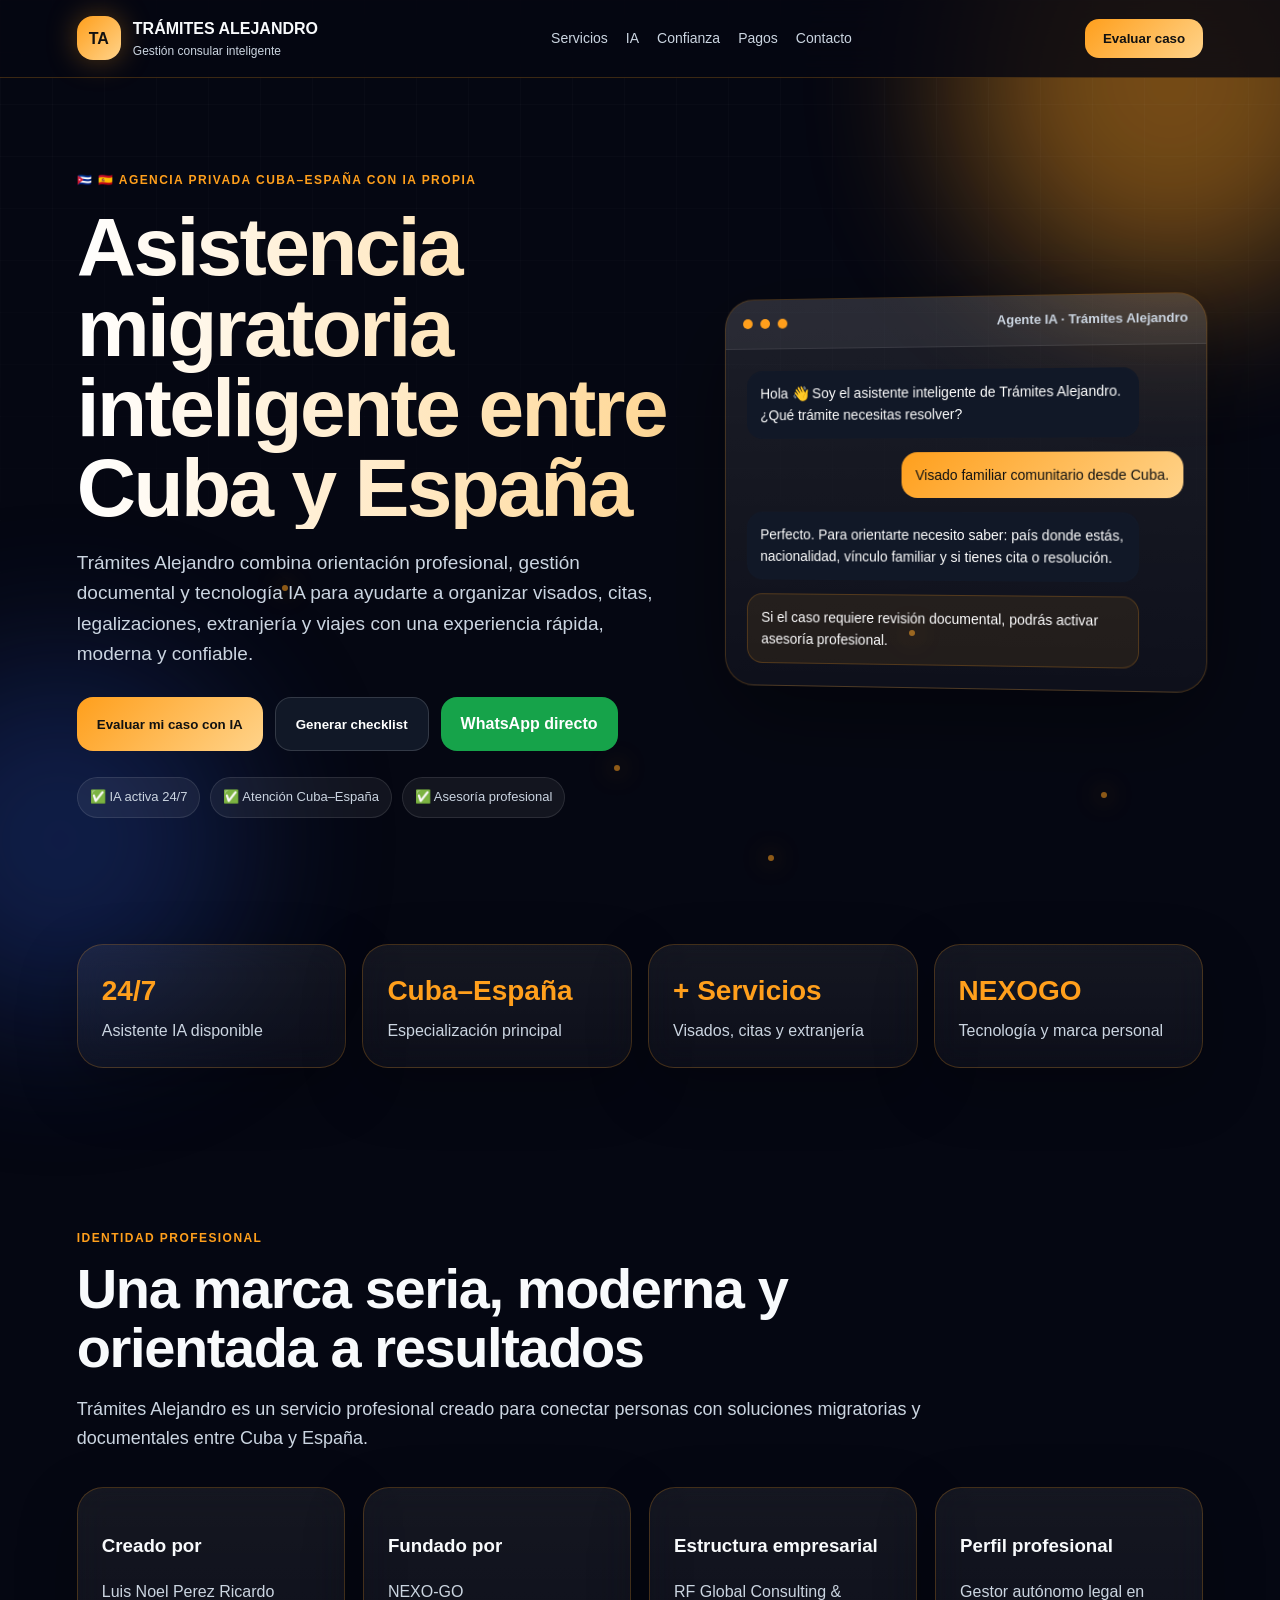
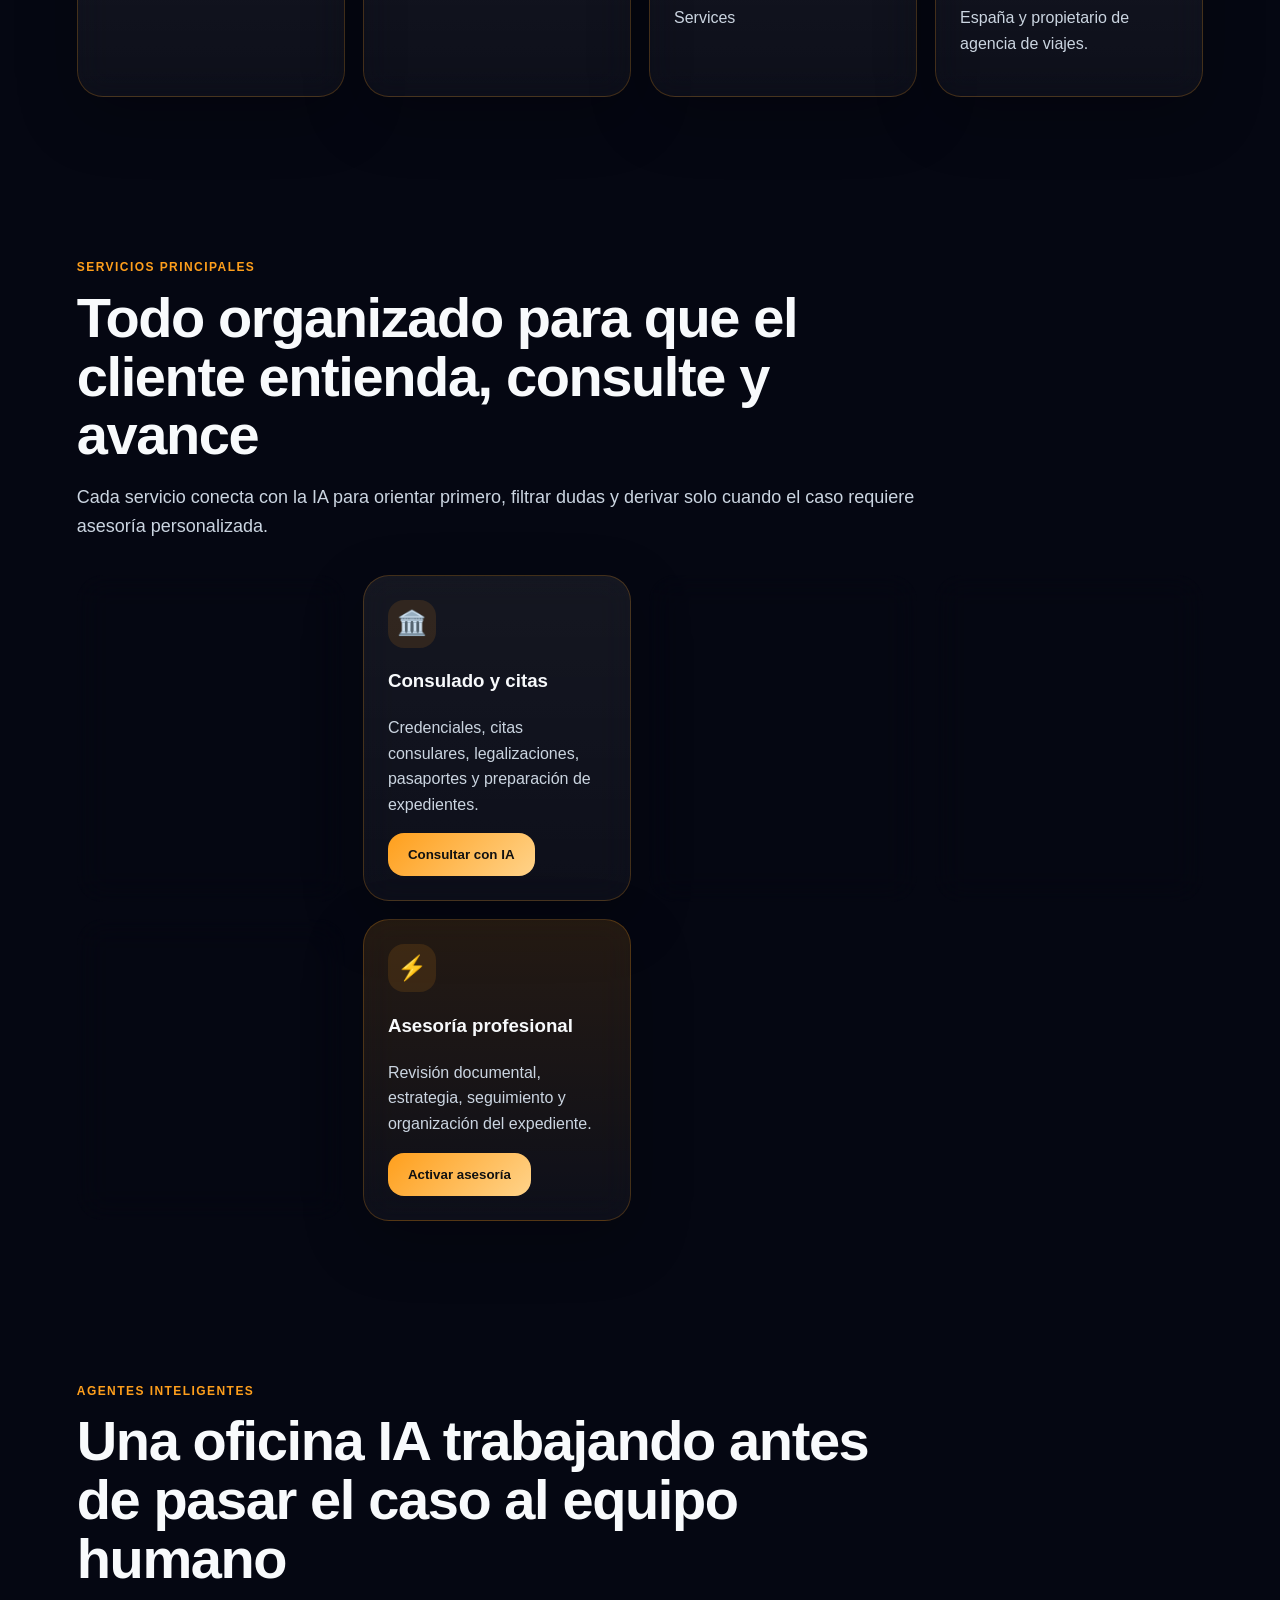
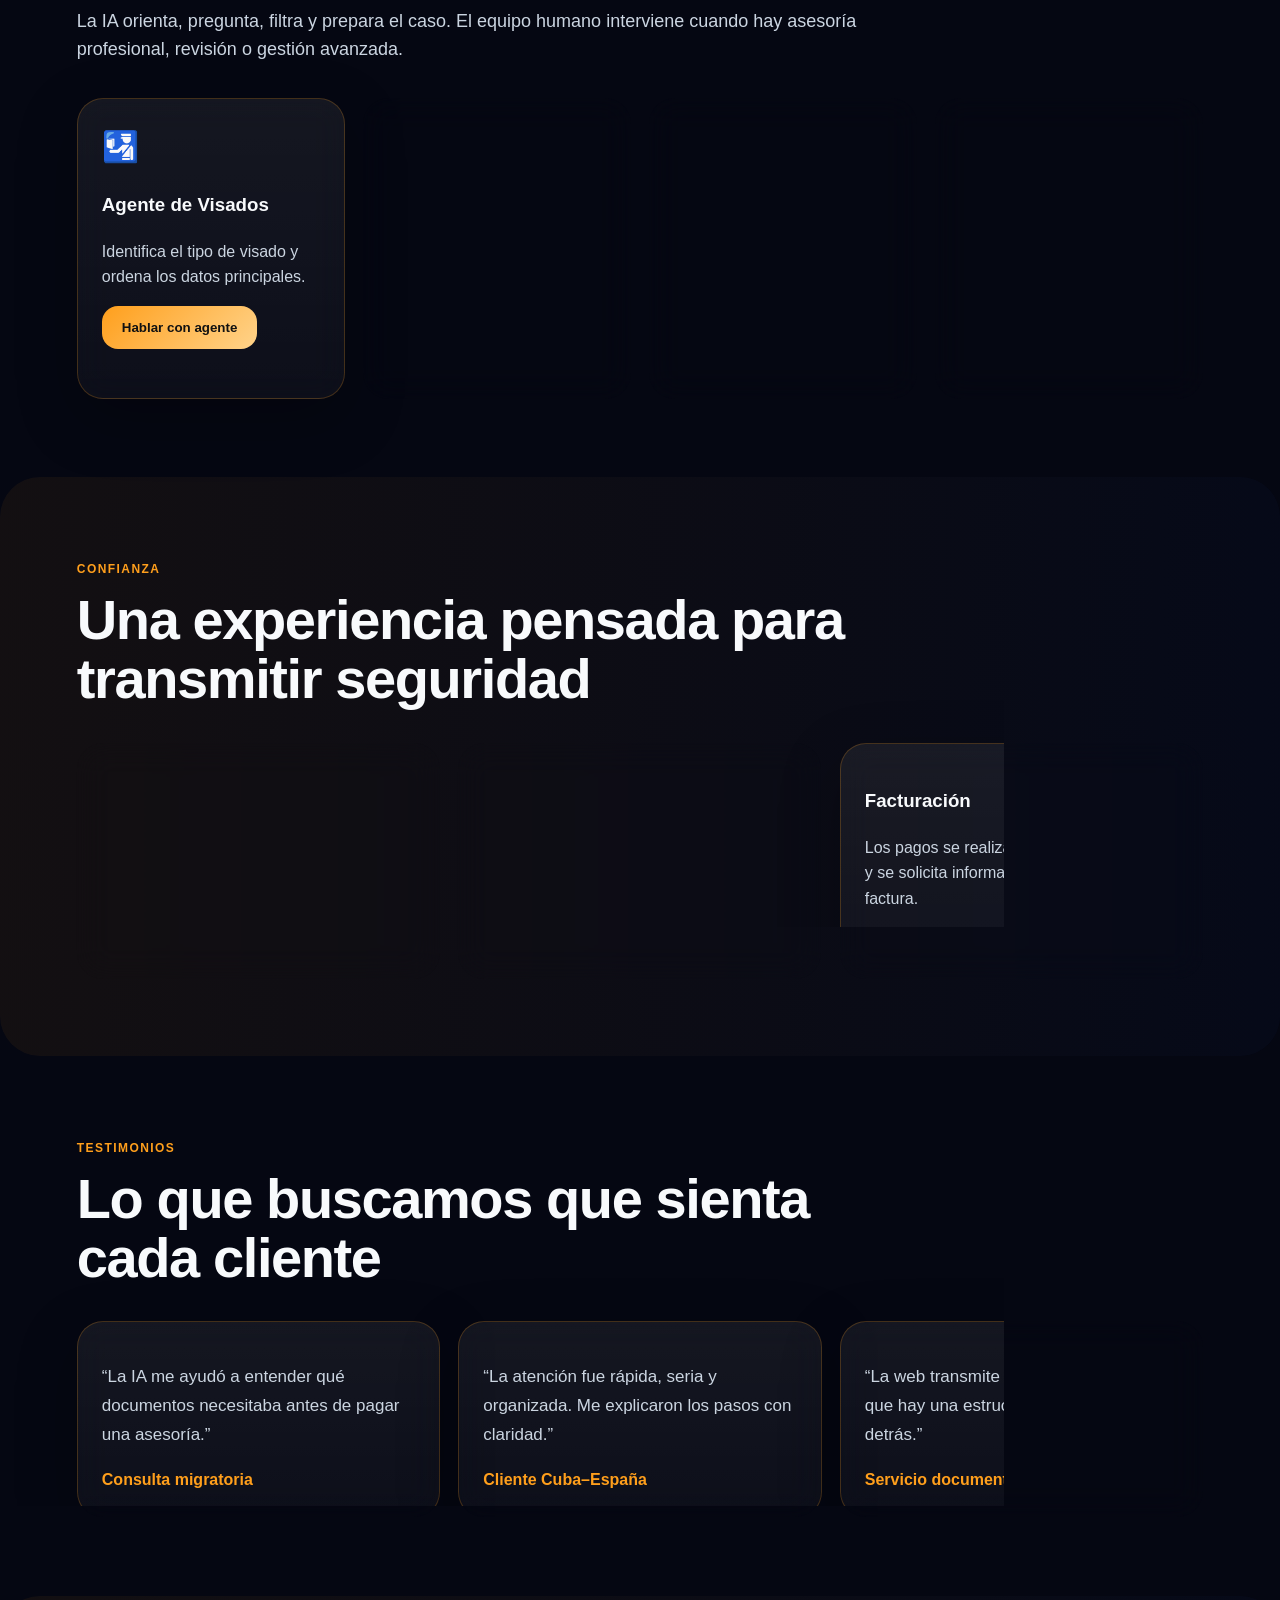
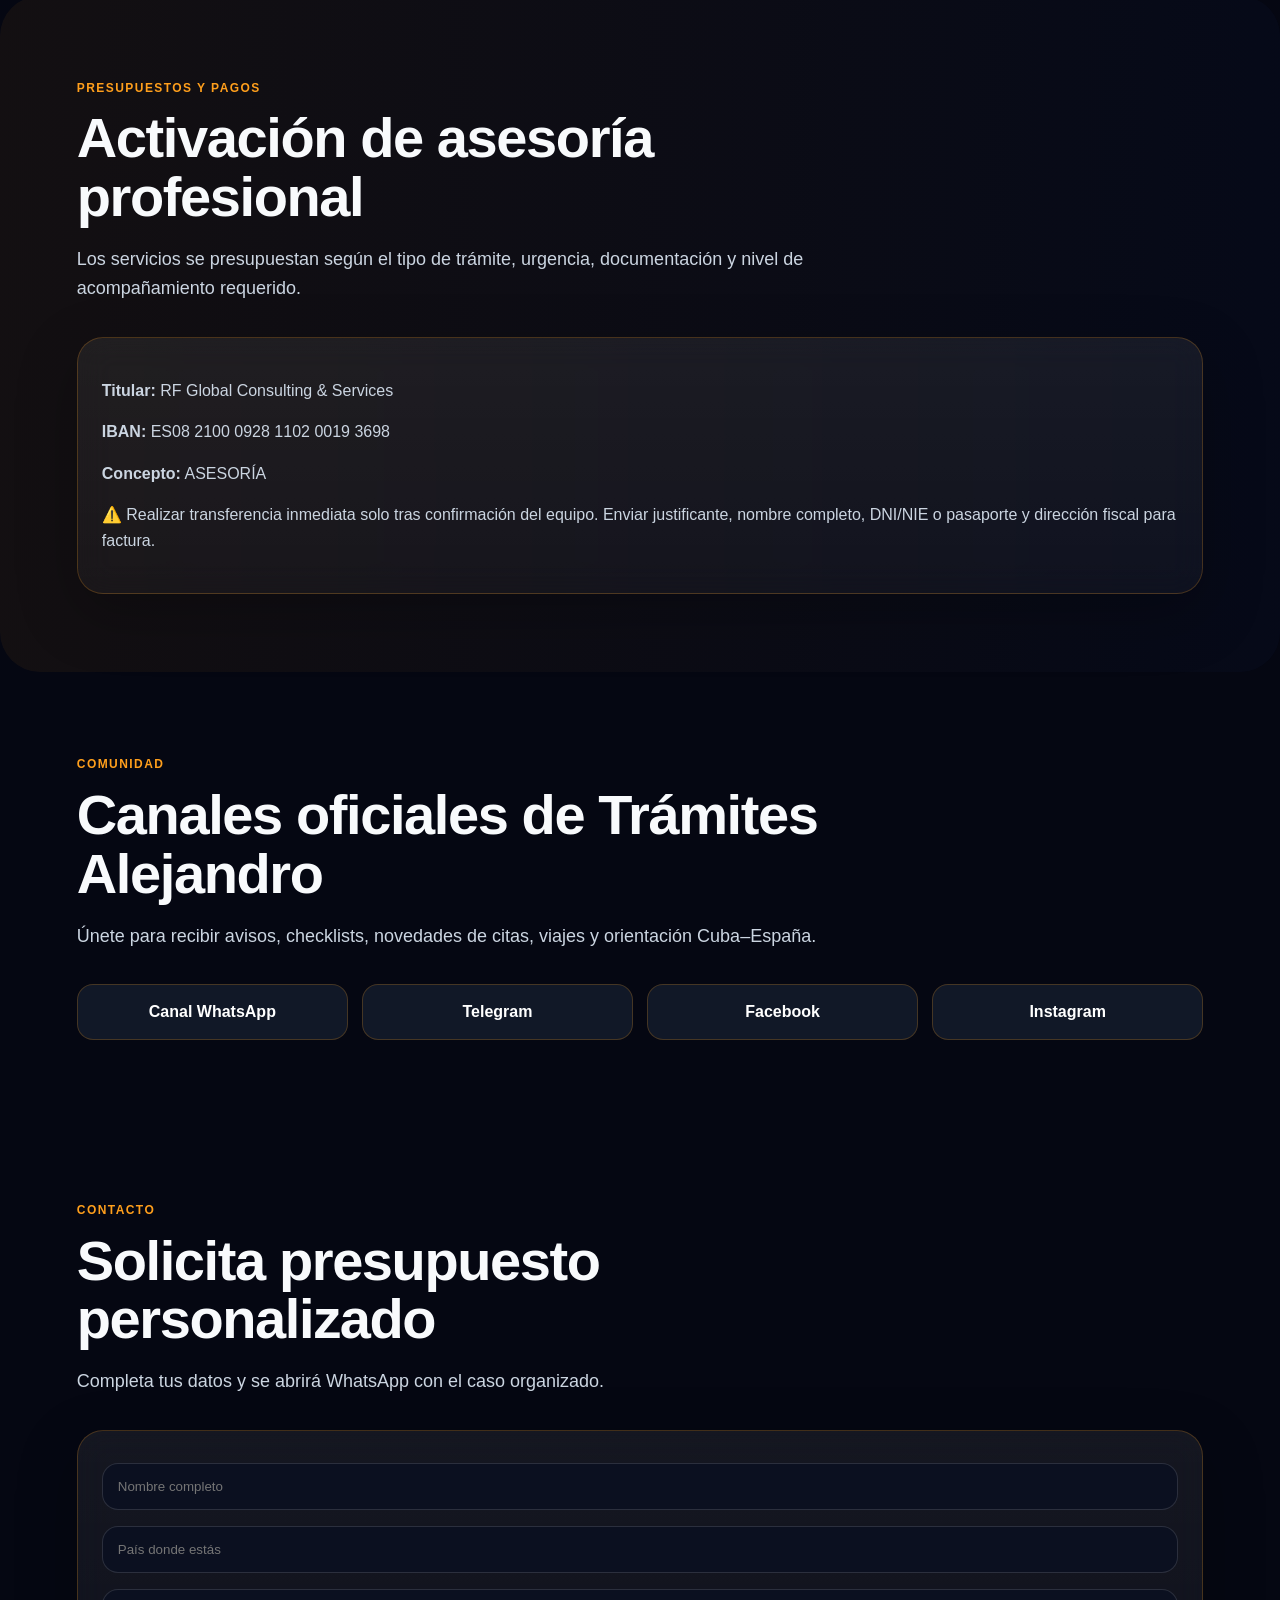
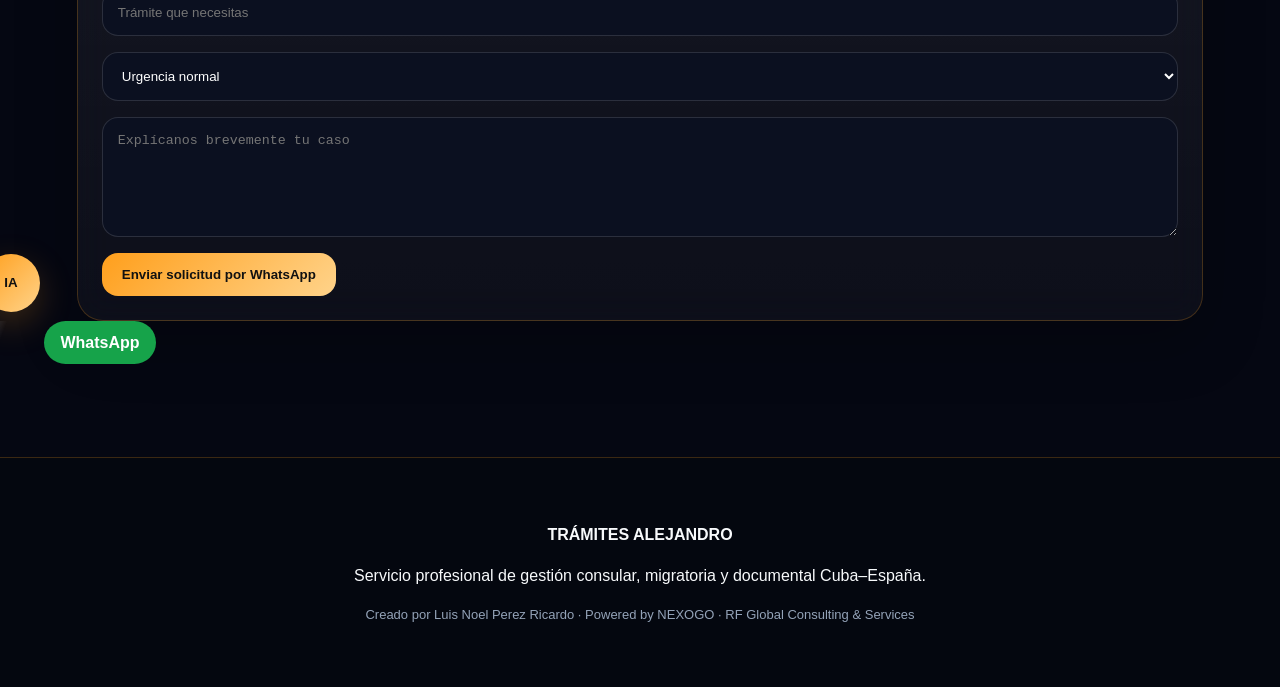
==== commit a1e4ba24: "Update index.html" ====
--- a/index.html
+++ b/index.html
@@ -1,6 +1,7 @@
 <!DOCTYPE html>
 <html lang="es">
 <head>
+ <meta name="google-site-verification" content="cMCJBApZ-O60fTdR88cqt-1B6rIMlIWUJIijwCt4YSQ" />
 <meta charset="UTF-8">
 <meta name="viewport" content="width=device-width, initial-scale=1.0">
 <title>Trámites Alejandro | Agencia Inteligente Cuba–España</title>
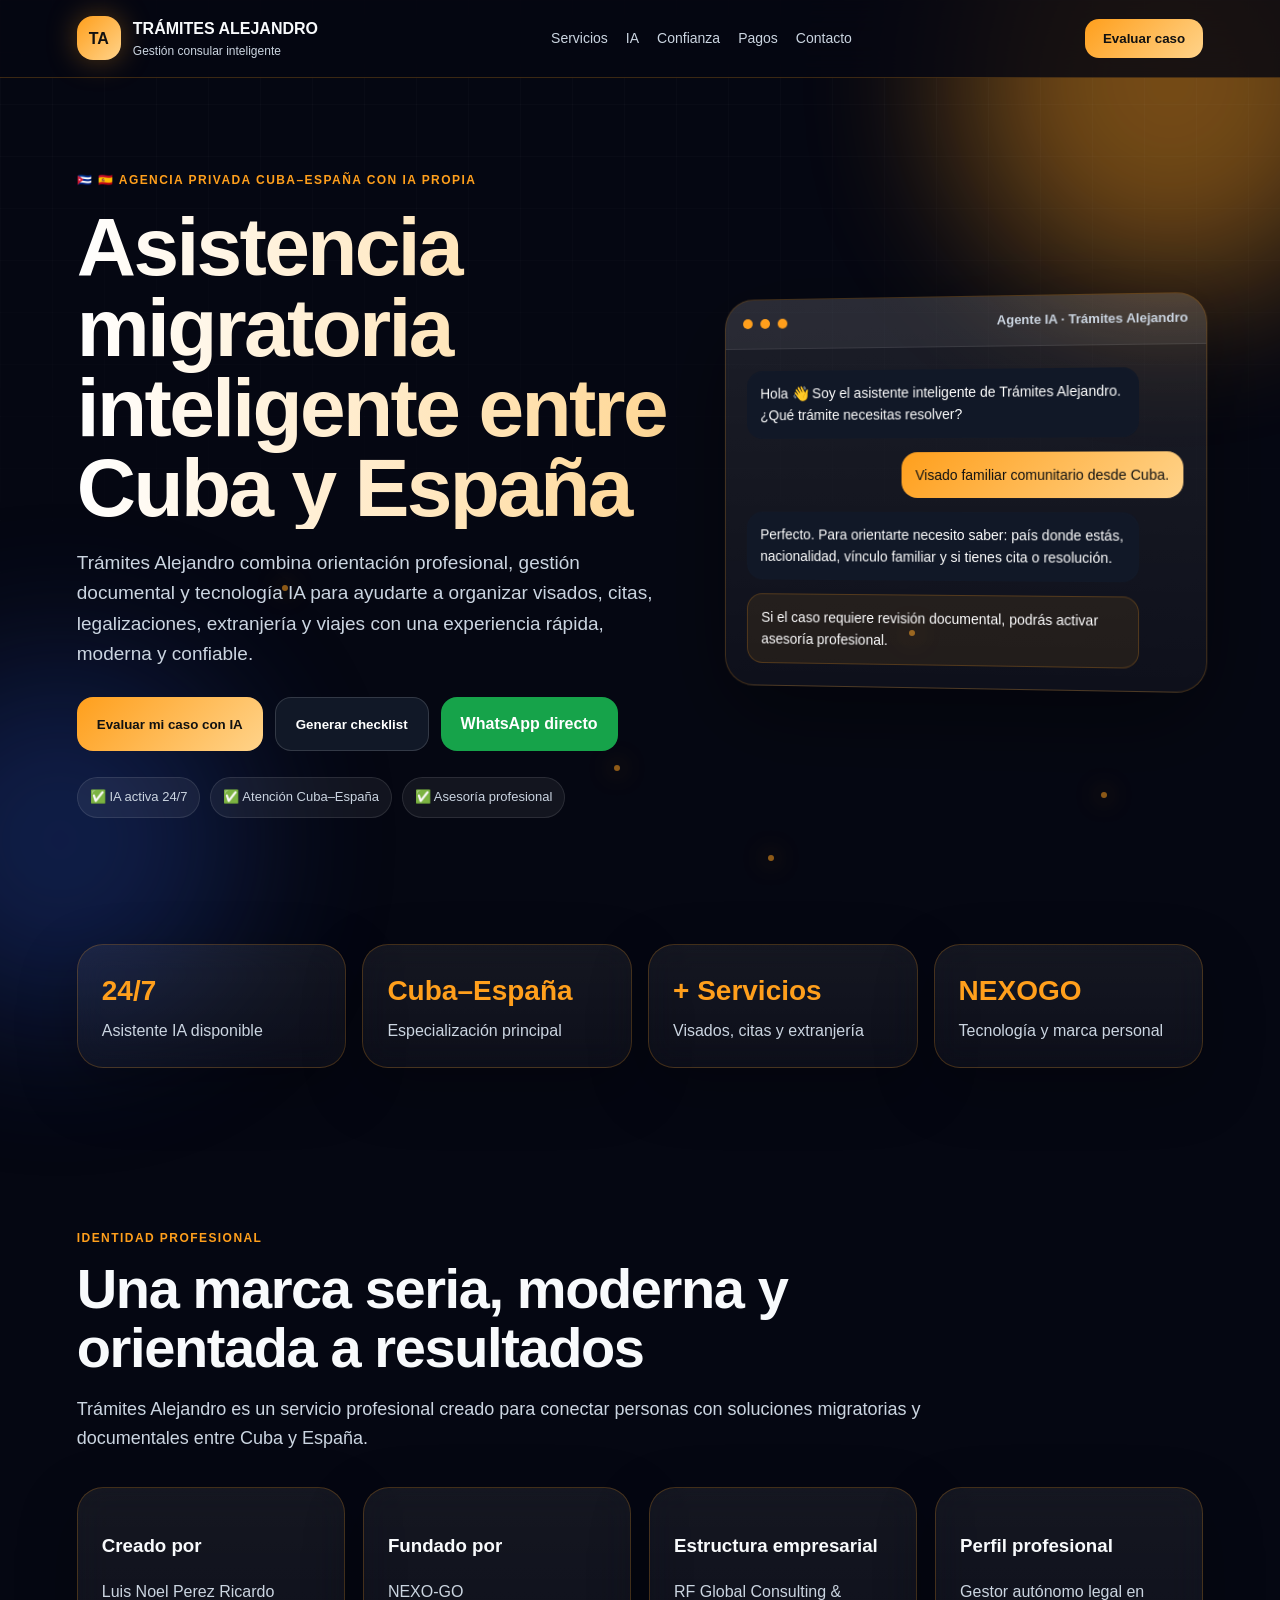
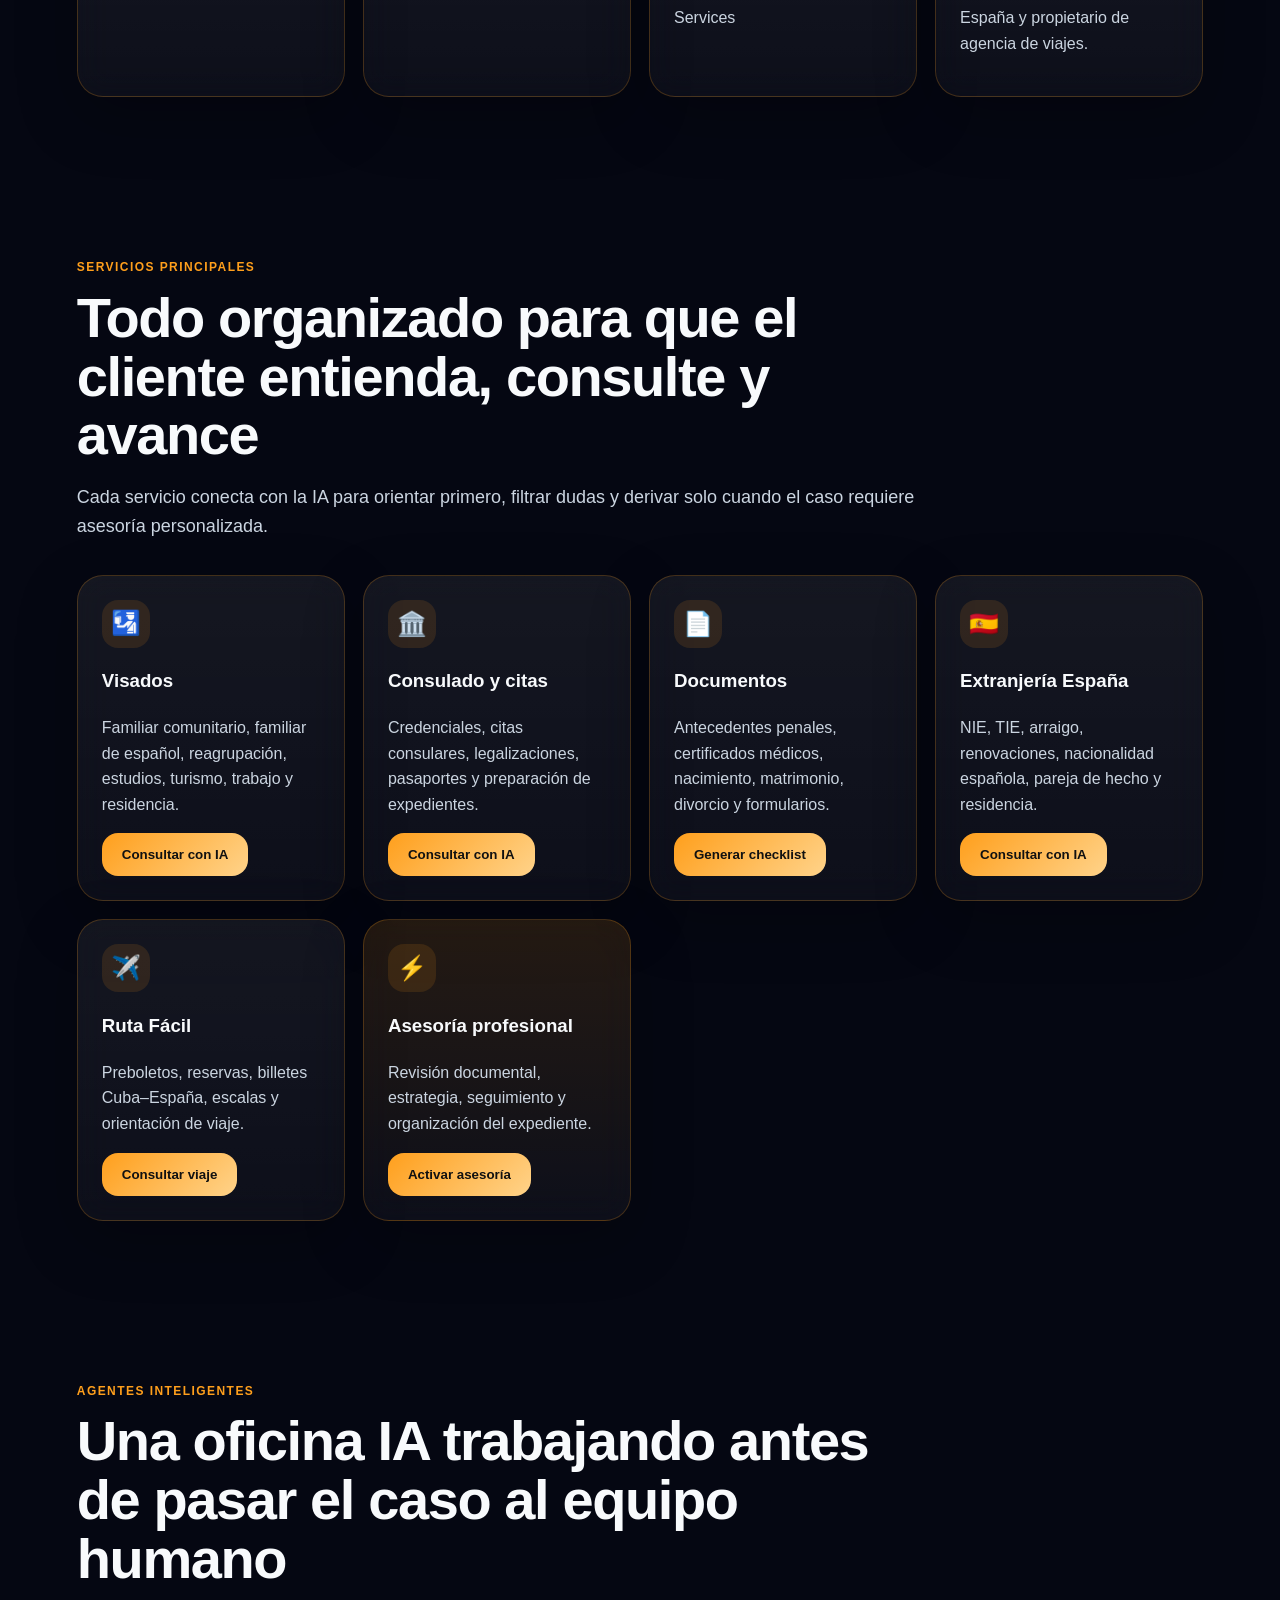
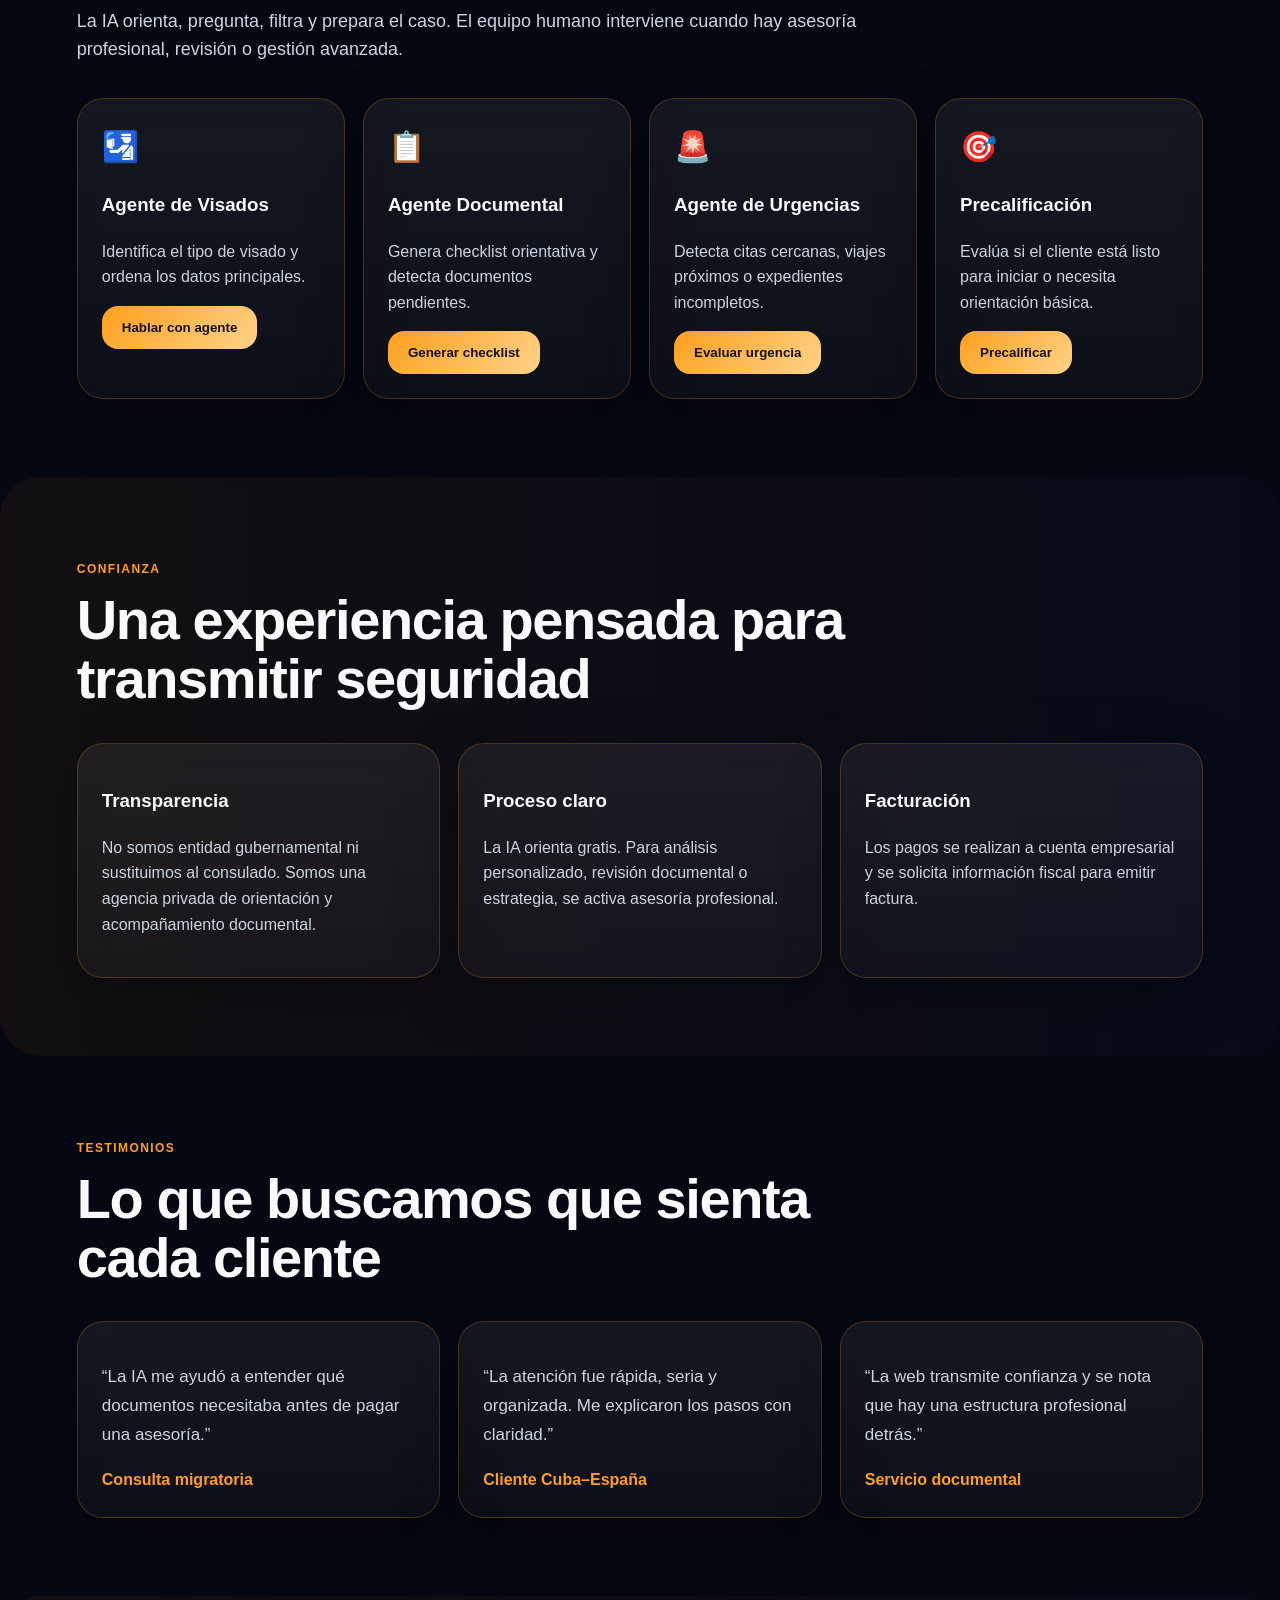
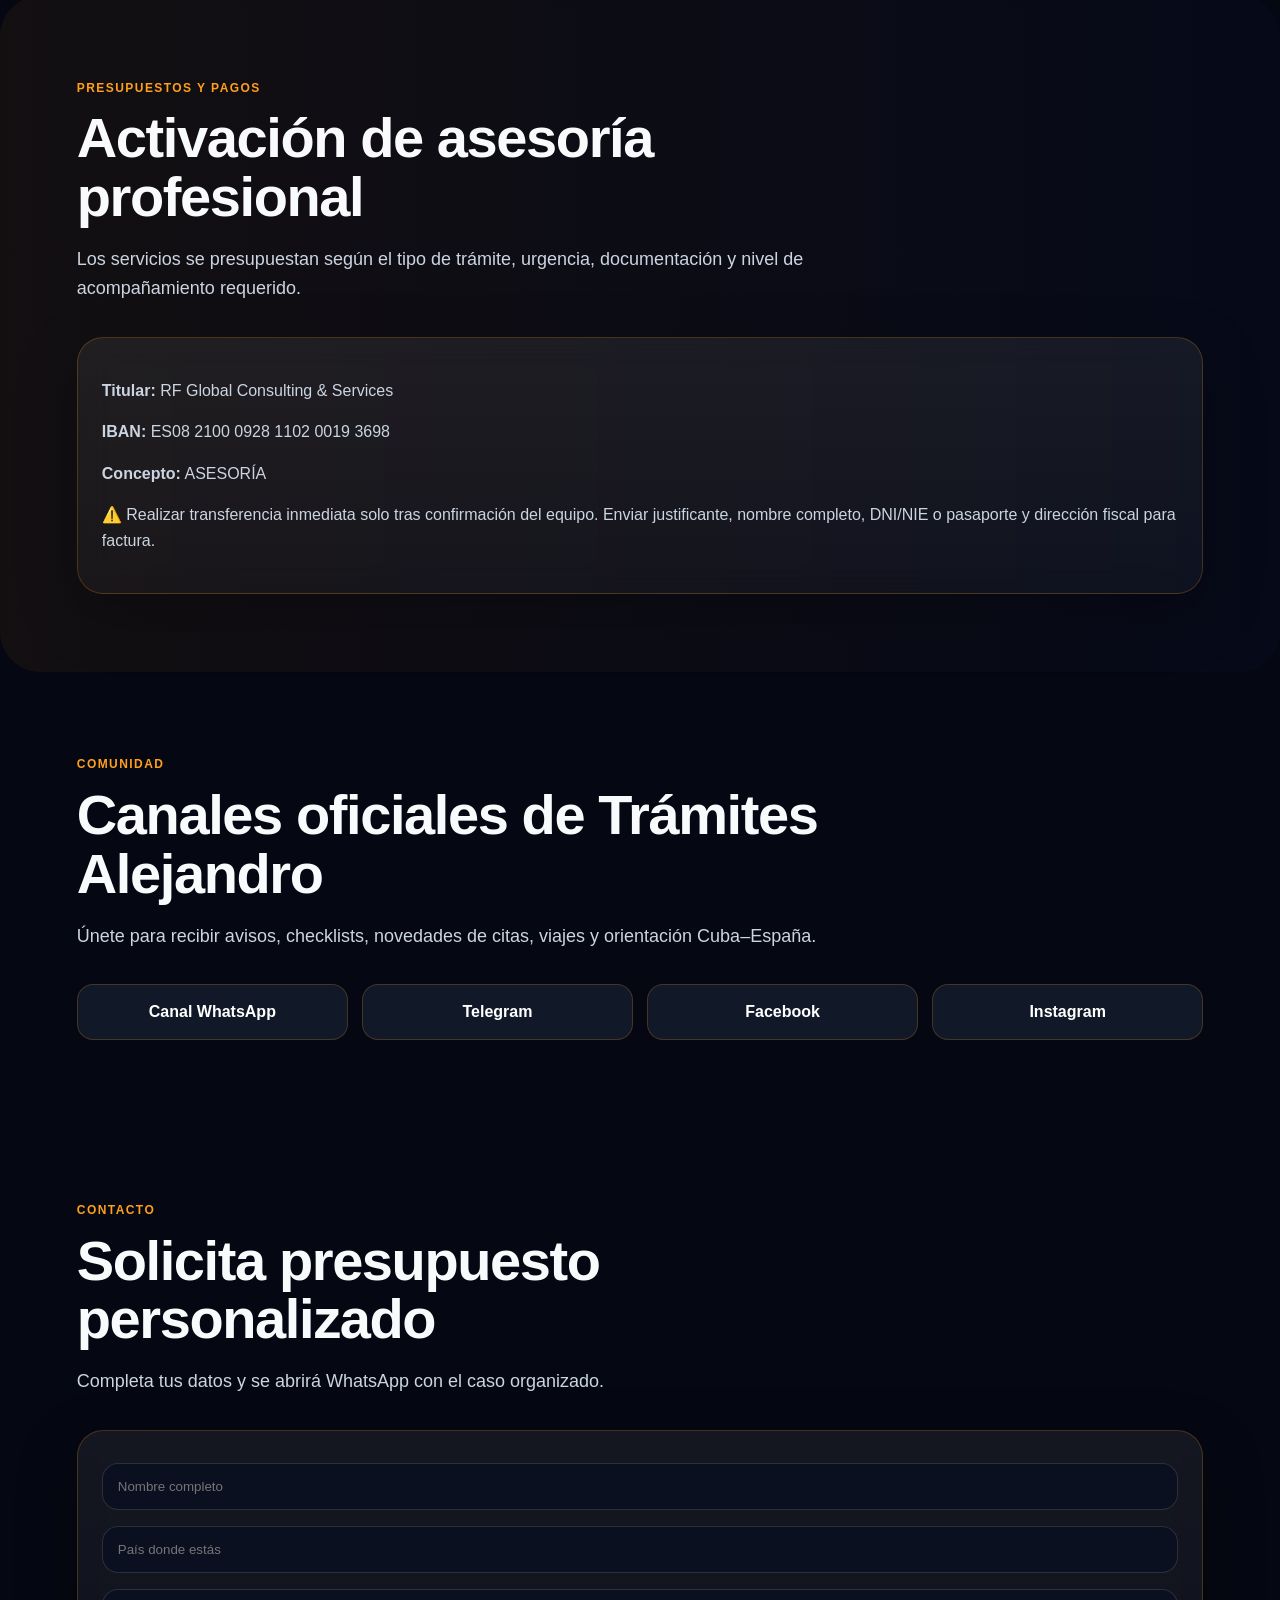
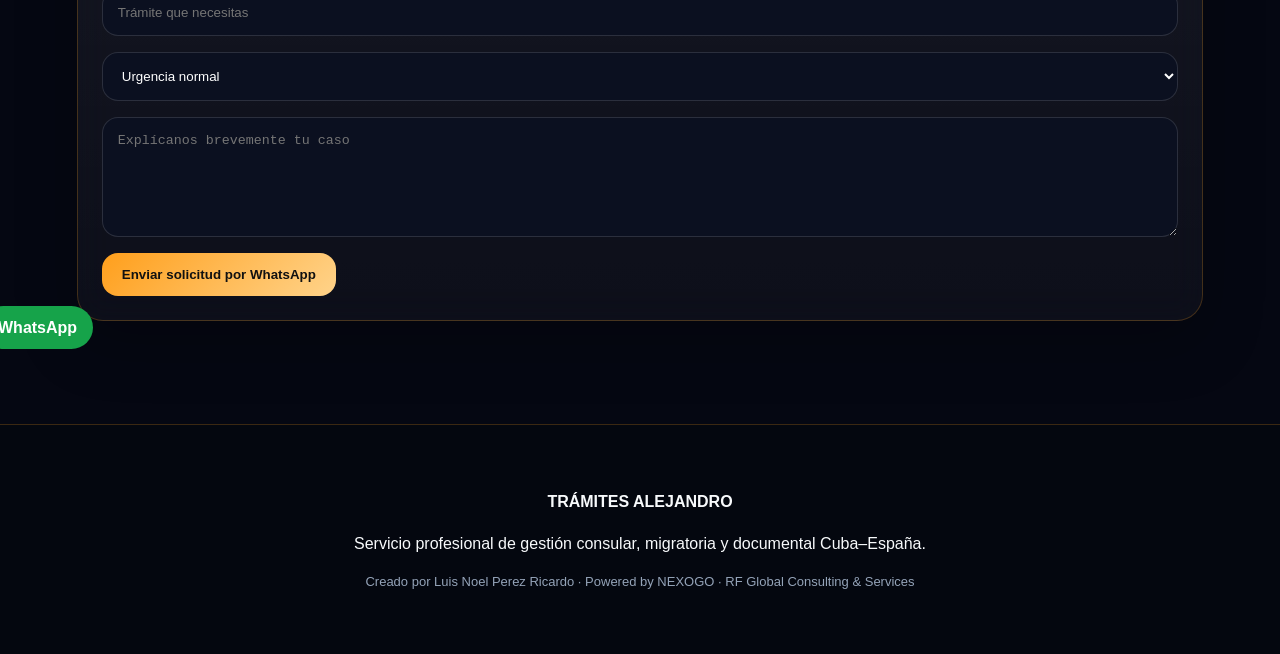
==== commit efff6e68: "Update index.html" ====
--- a/index.html
+++ b/index.html
@@ -224,21 +224,6 @@
   </section>
 </main>
 
-<div id="ai-chat" class="ai-chat">
-  <div class="ai-header">
-    <strong>Trámites Alejandro IA</strong>
-    <button onclick="toggleAIChat()">×</button>
-  </div>
-  <div id="ai-messages" class="ai-messages">
-    <div class="bot">Hola 👋 Soy el asistente inteligente de Trámites Alejandro. Puedo orientarte sobre visados, legalizaciones, extranjería, citas y viajes Cuba–España.</div>
-  </div>
-  <form class="ai-input" onsubmit="sendAIMessage(); return false;">
-    <input id="ai-input" placeholder="Escribe tu consulta..." autocomplete="off">
-    <button type="submit">Enviar</button>
-  </form>
-</div>
-
-<button class="ai-float" onclick="toggleAIChat()">IA</button>
 <a class="floating-wa" target="_blank" href="https://wa.me/5355335822?text=Hola,%20vengo%20desde%20la%20web%20de%20Trámites%20Alejandro.">WhatsApp</a>
 
 <footer>
@@ -248,5 +233,11 @@
 </footer>
 
 <script src="script.js"></script>
+
+<!-- IA OFICIAL BOTPRESS -->
+<script src="https://cdn.botpress.cloud/webchat/v3.6/inject.js"></script>
+
+<script src="https://files.bpcontent.cloud/2026/05/26/17/20260526174542-XEJUZXAV.js" defer></script>
+
 </body>
 </html>
